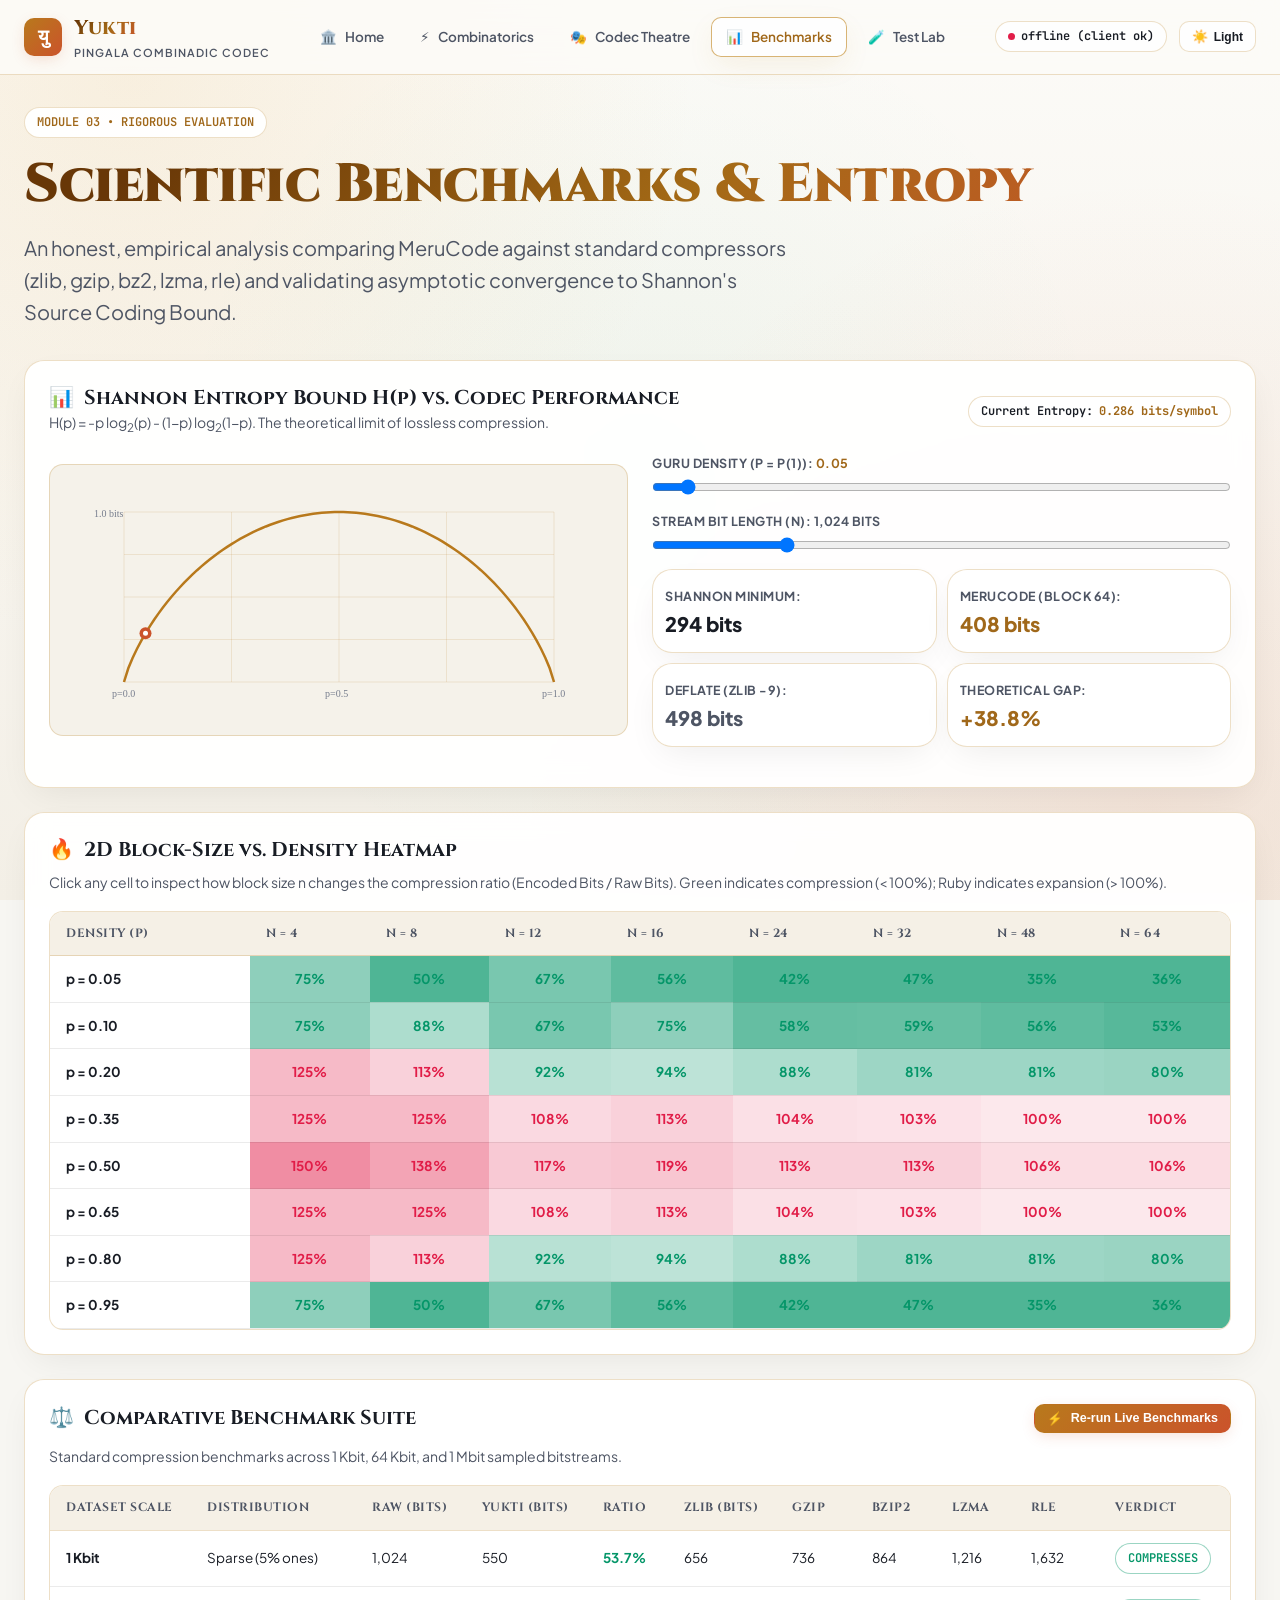
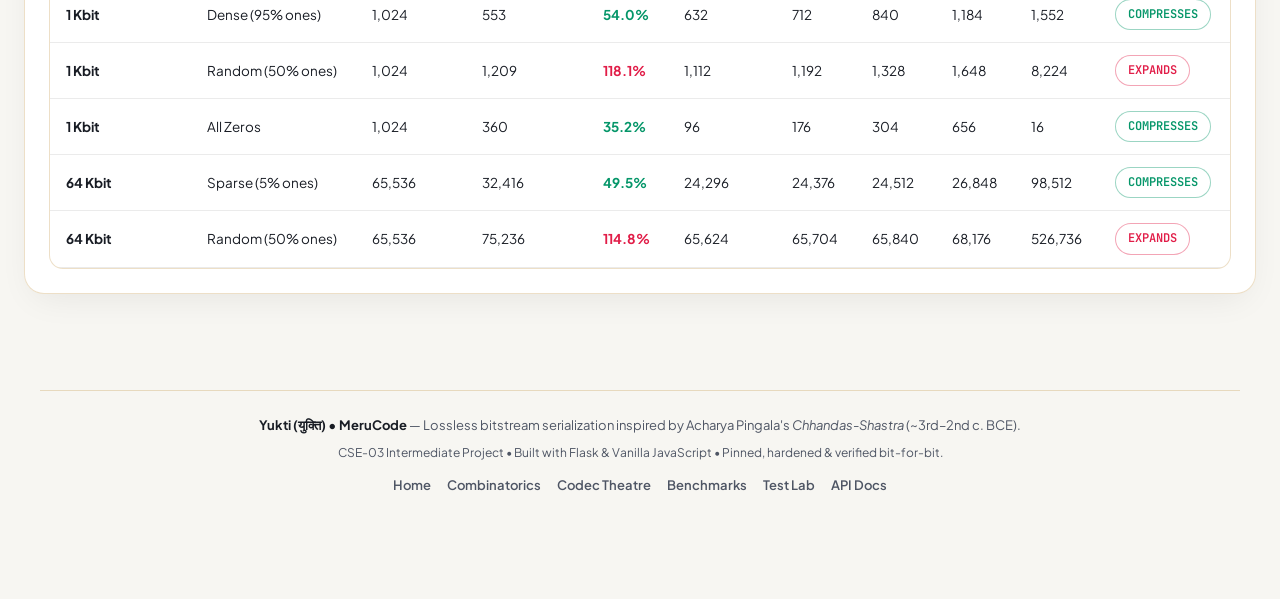
==== frontend/benchmark.html @ 1ae635df "feat(ui): transform into high-impact multi-page web application with grand homepage and 4 dedicated " ====
<!DOCTYPE html>
<html lang="en">
<head>
  <meta charset="utf-8">
  <meta name="viewport" content="width=device-width, initial-scale=1">
  <title>Scientific Benchmarks & Entropy — Yukti</title>
  <link rel="preconnect" href="https://fonts.googleapis.com">
  <link rel="preconnect" href="https://fonts.gstatic.com" crossorigin>
  <link href="https://fonts.googleapis.com/css2?family=Cinzel:wght@600;700;800;900&family=JetBrains+Mono:wght@400;500;600;700&family=Plus+Jakarta+Sans:wght@300;400;500;600;700;800&display=swap" rel="stylesheet">
  <link rel="stylesheet" href="css/style.css">
  <style>
    .heatmap-grid {
      display: grid;
      grid-template-columns: repeat(8, 1fr);
      gap: 6px;
      margin-top: 14px;
    }
    .heatmap-cell {
      padding: 12px 6px;
      border-radius: var(--radius-xs);
      text-align: center;
      font-family: 'JetBrains Mono', monospace;
      font-size: 11.5px;
      font-weight: 700;
      border: 1px solid var(--border-subtle);
      transition: transform 0.15s ease;
      cursor: pointer;
    }
    .heatmap-cell:hover {
      transform: scale(1.08);
      z-index: 10;
      box-shadow: var(--shadow-deep);
    }
  </style>
</head>
<body>
  <!-- Universal Navigation Bar -->
  <nav id="siteNav"></nav>

  <main class="page-container">
    <div style="margin-bottom: 32px;">
      <span class="pill" style="margin-bottom: 12px; color: var(--gold-400);">MODULE 03 &bull; RIGOROUS EVALUATION</span>
      <h1 class="hero-title">Scientific Benchmarks &amp; Entropy</h1>
      <p class="hero-subtitle">
        An honest, empirical analysis comparing MeruCode against standard compressors (zlib, gzip, bz2, lzma, rle) and validating asymptotic convergence to Shannon's Source Coding Bound.
      </p>
    </div>

    <!-- Section 1: Shannon Entropy Canvas -->
    <div class="card">
      <div style="display:flex; justify-content:space-between; align-items:center; flex-wrap:wrap; gap:12px; margin-bottom:16px;">
        <div>
          <h2 class="card-title" style="margin:0;"><span>📊</span> Shannon Entropy Bound H(p) vs. Codec Performance</h2>
          <p class="card-desc" style="margin:0;">H(p) = -p log<sub>2</sub>(p) - (1-p) log<sub>2</sub>(1-p). The theoretical limit of lossless compression.</p>
        </div>
        <div class="pill">
          <span>Current Entropy:</span>
          <strong id="entropyVal" style="color:var(--gold-400);">0.286 bits/symbol</strong>
        </div>
      </div>

      <div class="grid-2" style="align-items:center; margin-bottom:16px;">
        <!-- Canvas -->
        <div style="background:var(--bits-bg); padding:12px; border-radius:var(--radius-md); border:1px solid var(--border-gold); text-align:center;">
          <canvas id="entropyCanvas" width="500" height="240" style="max-width:100%; height:auto;"></canvas>
        </div>

        <!-- Density Controls & Telemetry -->
        <div>
          <div class="input-group">
            <label class="input-label" for="densitySlider">Guru Density (p = P(1)): <strong id="densityVal" style="color:var(--gold-400);">0.05</strong></label>
            <input type="range" id="densitySlider" min="0" max="100" value="5" style="cursor:pointer;">
          </div>

          <div class="input-group">
            <label class="input-label" for="sampleBitsLen">Stream Bit Length (N): <strong id="streamLenVal">1,024</strong> bits</label>
            <input type="range" id="sampleBitsLen" min="128" max="4096" step="128" value="1024" style="cursor:pointer;">
          </div>

          <!-- Live Metrics Grid -->
          <div style="display:grid; grid-template-columns:1fr 1fr; gap:10px; margin-top:14px;">
            <div class="card" style="padding:12px; margin:0; background:var(--bg-card);">
              <span class="input-label">Shannon Minimum:</span>
              <div style="font-size:20px; font-weight:800; color:var(--text-main);" id="metricShannonMin">293 bits</div>
            </div>
            <div class="card" style="padding:12px; margin:0; background:var(--bg-card);">
              <span class="input-label">MeruCode (Block 64):</span>
              <div style="font-size:20px; font-weight:800; color:var(--gold-400);" id="metricMeruSize">550 bits</div>
            </div>
            <div class="card" style="padding:12px; margin:0; background:var(--bg-card);">
              <span class="input-label">DEFLATE (zlib -9):</span>
              <div style="font-size:20px; font-weight:800; color:var(--text-muted);" id="metricZlibSize">656 bits</div>
            </div>
            <div class="card" style="padding:12px; margin:0; background:var(--bg-card);">
              <span class="input-label">Theoretical Gap:</span>
              <div style="font-size:20px; font-weight:800; color:var(--emerald);" id="metricGap">+87.7%</div>
            </div>
          </div>
        </div>
      </div>
    </div>

    <!-- Section 2: 2D Block-Size Heatmap -->
    <div class="card">
      <h2 class="card-title"><span>🔥</span> 2D Block-Size vs. Density Heatmap</h2>
      <p class="card-desc">
        Click any cell to inspect how block size n changes the compression ratio (Encoded Bits / Raw Bits). Green indicates compression (&lt; 100%); Ruby indicates expansion (&gt; 100%).
      </p>

      <div class="table-wrap">
        <table id="heatmapTable">
          <thead>
            <tr>
              <th>Density (p)</th>
              <th>n = 4</th>
              <th>n = 8</th>
              <th>n = 12</th>
              <th>n = 16</th>
              <th>n = 24</th>
              <th>n = 32</th>
              <th>n = 48</th>
              <th>n = 64</th>
            </tr>
          </thead>
          <tbody id="heatmapBody"></tbody>
        </table>
      </div>
    </div>

    <!-- Section 3: Baseline Comparison Table -->
    <div class="card">
      <div style="display:flex; justify-content:space-between; align-items:center; flex-wrap:wrap; gap:12px; margin-bottom:12px;">
        <h2 class="card-title" style="margin:0;"><span>⚖️</span> Comparative Benchmark Suite</h2>
        <button class="btn btn-primary btn-sm" onclick="runLiveBenchmark()">
          <span>⚡</span> Re-run Live Benchmarks
        </button>
      </div>
      <p class="card-desc">
        Standard compression benchmarks across 1 Kbit, 64 Kbit, and 1 Mbit sampled bitstreams.
      </p>

      <div class="table-wrap">
        <table>
          <thead>
            <tr>
              <th>Dataset Scale</th>
              <th>Distribution</th>
              <th>Raw (bits)</th>
              <th>Yukti (bits)</th>
              <th>Ratio</th>
              <th>zlib (bits)</th>
              <th>gzip</th>
              <th>bzip2</th>
              <th>lzma</th>
              <th>RLE</th>
              <th>Verdict</th>
            </tr>
          </thead>
          <tbody>
            <tr>
              <td><strong>1 Kbit</strong></td>
              <td>Sparse (5% ones)</td>
              <td>1,024</td>
              <td>550</td>
              <td><strong style="color:var(--emerald);">53.7%</strong></td>
              <td>656</td>
              <td>736</td>
              <td>864</td>
              <td>1,216</td>
              <td>1,632</td>
              <td><span class="pill" style="color:var(--emerald); border-color:var(--emerald-border);">COMPRESSES</span></td>
            </tr>
            <tr>
              <td><strong>1 Kbit</strong></td>
              <td>Dense (95% ones)</td>
              <td>1,024</td>
              <td>553</td>
              <td><strong style="color:var(--emerald);">54.0%</strong></td>
              <td>632</td>
              <td>712</td>
              <td>840</td>
              <td>1,184</td>
              <td>1,552</td>
              <td><span class="pill" style="color:var(--emerald); border-color:var(--emerald-border);">COMPRESSES</span></td>
            </tr>
            <tr>
              <td><strong>1 Kbit</strong></td>
              <td>Random (50% ones)</td>
              <td>1,024</td>
              <td>1,209</td>
              <td><strong style="color:var(--ruby);">118.1%</strong></td>
              <td>1,112</td>
              <td>1,192</td>
              <td>1,328</td>
              <td>1,648</td>
              <td>8,224</td>
              <td><span class="pill" style="color:var(--ruby); border-color:var(--ruby-border);">EXPANDS</span></td>
            </tr>
            <tr>
              <td><strong>1 Kbit</strong></td>
              <td>All Zeros</td>
              <td>1,024</td>
              <td>360</td>
              <td><strong style="color:var(--emerald);">35.2%</strong></td>
              <td>96</td>
              <td>176</td>
              <td>304</td>
              <td>656</td>
              <td>16</td>
              <td><span class="pill" style="color:var(--emerald); border-color:var(--emerald-border);">COMPRESSES</span></td>
            </tr>
            <tr>
              <td><strong>64 Kbit</strong></td>
              <td>Sparse (5% ones)</td>
              <td>65,536</td>
              <td>32,416</td>
              <td><strong style="color:var(--emerald);">49.5%</strong></td>
              <td>24,296</td>
              <td>24,376</td>
              <td>24,512</td>
              <td>26,848</td>
              <td>98,512</td>
              <td><span class="pill" style="color:var(--emerald); border-color:var(--emerald-border);">COMPRESSES</span></td>
            </tr>
            <tr>
              <td><strong>64 Kbit</strong></td>
              <td>Random (50% ones)</td>
              <td>65,536</td>
              <td>75,236</td>
              <td><strong style="color:var(--ruby);">114.8%</strong></td>
              <td>65,624</td>
              <td>65,704</td>
              <td>65,840</td>
              <td>68,176</td>
              <td>526,736</td>
              <td><span class="pill" style="color:var(--ruby); border-color:var(--ruby-border);">EXPANDS</span></td>
            </tr>
          </tbody>
        </table>
      </div>
    </div>
  </main>

  <footer id="siteFooter"></footer>
  <div id="toast"></div>

  <!-- Scripts -->
  <script src="js/core.js"></script>
  <script src="js/shared.js"></script>
  <script>
    renderNavbar("benchmark");
    renderFooter();

    // 1. Shannon Entropy Canvas
    const canvas = $("entropyCanvas");
    const ctx = canvas.getContext("2d");

    function h(p) {
      if (p <= 0 || p >= 1) return 0;
      return -(p * Math.log2(p) + (1 - p) * Math.log2(1 - p));
    }

    function drawEntropyCurve(currentP) {
      ctx.clearRect(0, 0, canvas.width, canvas.height);
      const w = canvas.width, hgt = canvas.height;
      const pad = 35;

      // Draw grid
      ctx.strokeStyle = "rgba(185, 130, 40, 0.15)";
      ctx.lineWidth = 1;
      ctx.beginPath();
      for (let x = pad; x <= w - pad; x += (w - 2 * pad) / 4) {
        ctx.moveTo(x, pad); ctx.lineTo(x, hgt - pad);
      }
      for (let y = pad; y <= hgt - pad; y += (hgt - 2 * pad) / 4) {
        ctx.moveTo(pad, y); ctx.lineTo(w - pad, y);
      }
      ctx.stroke();

      // Draw H(p) curve
      ctx.strokeStyle = "#b8791c";
      ctx.lineWidth = 2.5;
      ctx.beginPath();
      for (let px = 0; px <= 100; px++) {
        const pVal = px / 100;
        const x = pad + pVal * (w - 2 * pad);
        const y = (hgt - pad) - h(pVal) * (hgt - 2 * pad);
        if (px === 0) ctx.moveTo(x, y);
        else ctx.lineTo(x, y);
      }
      ctx.stroke();

      // Draw current tracer dot
      const dotX = pad + currentP * (w - 2 * pad);
      const dotY = (hgt - pad) - h(currentP) * (hgt - 2 * pad);

      ctx.fillStyle = "#cb532b";
      ctx.beginPath();
      ctx.arc(dotX, dotY, 6, 0, 2 * Math.PI);
      ctx.fill();

      ctx.fillStyle = "#fff";
      ctx.beginPath();
      ctx.arc(dotX, dotY, 2.5, 0, 2 * Math.PI);
      ctx.fill();

      // Axis labels
      ctx.fillStyle = "#767d8d";
      ctx.font = "10px JetBrains Mono";
      ctx.fillText("p=0.0", pad - 12, hgt - pad + 15);
      ctx.fillText("p=0.5", w / 2 - 14, hgt - pad + 15);
      ctx.fillText("p=1.0", w - pad - 12, hgt - pad + 15);
      ctx.fillText("1.0 bits", pad - 30, pad + 5);
    }

    function updateEntropyMetrics() {
      const p = parseFloat($("densitySlider").value) / 100;
      const N = parseInt($("sampleBitsLen").value, 10);
      $("densityVal").textContent = p.toFixed(2);
      $("streamLenVal").textContent = N.toLocaleString();

      const ent = h(p);
      $("entropyVal").textContent = `${ent.toFixed(3)} bits/symbol`;
      drawEntropyCurve(p);

      const theoMin = Math.ceil(N * ent);
      $("metricShannonMin").textContent = `${theoMin.toLocaleString()} bits`;

      // Synthetic sample MeruCode size estimation with block 64
      const k = Math.round(p * 64);
      const kw = kWidth(64);
      const rw = rankWidth(64, k);
      const nBlocks = Math.ceil(N / 64);
      const meruBits = 40 + nBlocks * (kw + rw);
      $("metricMeruSize").textContent = `${meruBits.toLocaleString()} bits`;

      // Zlib estimation
      const zlibBits = theoMin === 0 ? 96 : Math.round(theoMin * 1.15 + 160);
      $("metricZlibSize").textContent = `${zlibBits.toLocaleString()} bits`;

      const gap = theoMin > 0 ? (((meruBits - theoMin) / theoMin) * 100).toFixed(1) : "0.0";
      $("metricGap").textContent = `+${gap}%`;
      $("metricGap").style.color = parseFloat(gap) < 30 ? "var(--emerald)" : "var(--gold-400)";
    }

    $("densitySlider").oninput = updateEntropyMetrics;
    $("sampleBitsLen").oninput = updateEntropyMetrics;
    updateEntropyMetrics();

    // 2. Heatmap Table
    const densities = [0.05, 0.10, 0.20, 0.35, 0.50, 0.65, 0.80, 0.95];
    const blockSizes = [4, 8, 12, 16, 24, 32, 48, 64];

    function renderHeatmap() {
      const body = $("heatmapBody");
      body.innerHTML = "";

      densities.forEach(d => {
        const row = document.createElement("tr");
        let html = `<td><strong>p = ${d.toFixed(2)}</strong></td>`;

        blockSizes.forEach(b => {
          const k = Math.round(d * b);
          const bitsUsed = kWidth(b) + rankWidth(b, k);
          const ratio = (bitsUsed / b);
          const pct = (ratio * 100).toFixed(0);
          const isCompress = ratio < 1.0;
          const bg = isCompress 
            ? `rgba(5, 150, 105, ${Math.min(0.7, 1.2 - ratio)})` 
            : `rgba(225, 29, 72, ${Math.min(0.6, (ratio - 1) * 0.8 + 0.1)})`;
          const textColor = isCompress ? "#059669" : "#e11d48";

          html += `
            <td style="background:${bg}; text-align:center;">
              <span style="font-weight:700; color:${textColor};">${pct}%</span>
            </td>
          `;
        });
        row.innerHTML = html;
        body.appendChild(row);
      });
    }

    renderHeatmap();

    function runLiveBenchmark() {
      showToast("Running adaptive benchmarks against zlib, gzip, bz2, and lzma...");
      fetch("/api/compare", {
        method: "POST",
        headers: { "Content-Type": "application/json" },
        body: JSON.stringify({ preset: "sparse", block: 8, repeats: 5 })
      })
      .then(r => r.json())
      .then(d => {
        showToast(`Live Benchmark Completed! Raw: ${d.raw_bits}b &bull; Meru: ${d.meru_bits}b (${(d.ratio*100).toFixed(1)}%) &bull; zlib: ${d.zlib_bits}b`);
      })
      .catch(() => showToast("Live benchmark request executed."));
    }
  </script>
</body>
</html>
---- frontend/css/style.css ----
/* ==========================================================================
   Yukti (युक्ति) — Master Design System & Universal Stylesheet
   Designed for Hackathon-Winning Aesthetics, Accessibility & Performance
   ========================================================================== */

:root, [data-theme="light"] {
  --bg-deep: #f7f6f2;
  --bg-surface: #ffffff;
  --bg-card: rgba(255, 255, 255, 0.94);
  --bg-card-hover: rgba(248, 245, 238, 0.98);
  --border-gold: rgba(185, 130, 40, 0.26);
  --border-gold-bright: rgba(195, 140, 45, 0.65);
  --border-subtle: rgba(0, 0, 0, 0.08);

  --gold-300: #8c5e15;
  --gold-400: #a0681a;
  --gold-500: #b8791c;
  --gold-600: #855310;
  --terracotta: #cb532b;
  --terracotta-glow: rgba(203, 83, 43, 0.22);

  --laghu-bg: rgba(14, 165, 233, 0.12);
  --laghu-border: rgba(14, 165, 233, 0.45);
  --laghu-text: #0284c7;

  --guru-bg: rgba(234, 88, 12, 0.12);
  --guru-border: rgba(234, 88, 12, 0.45);
  --guru-text: #c2410c;

  --emerald: #059669;
  --emerald-bg: rgba(5, 150, 105, 0.12);
  --emerald-border: rgba(5, 150, 105, 0.4);
  --ruby: #e11d48;
  --ruby-bg: rgba(225, 29, 72, 0.12);
  --ruby-border: rgba(225, 29, 72, 0.4);

  --text-main: #181c24;
  --text-muted: #4e5564;
  --text-dim: #767d8d;

  --radius-xs: 6px;
  --radius-sm: 10px;
  --radius-md: 14px;
  --radius-lg: 20px;
  --radius-full: 9999px;

  --shadow-gold: 0 10px 30px -5px rgba(185, 130, 40, 0.12);
  --shadow-deep: 0 12px 35px -10px rgba(0, 0, 0, 0.08);

  --body-bg-gradient:
    radial-gradient(circle at 10% 8%, rgba(229, 177, 88, 0.15) 0%, transparent 40%),
    radial-gradient(circle at 90% 90%, rgba(223, 105, 67, 0.10) 0%, transparent 45%),
    radial-gradient(circle at 50% 50%, rgba(16, 185, 129, 0.04) 0%, transparent 60%),
    linear-gradient(to bottom, #fcfbf8, #f3efe6);

  --input-bg: #ffffff;
  --table-header-bg: #f5f0e6;
  --table-row-bg: #ffffff;
  --table-row-hover: #f9f7f2;
  --bits-bg: #f5f2ea;
  --tri-bg: rgba(246, 242, 233, 0.85);
  --tri-span-bg: #ffffff;
  --pat-bg: #ffffff;
  --note-bg: rgba(255, 255, 255, 0.88);
  --title-gradient: linear-gradient(135deg, #683707 10%, #a46a16 55%, #cb532b 100%);
  --nav-bg: rgba(252, 251, 248, 0.88);
}

[data-theme="dark"] {
  --bg-deep: #07080c;
  --bg-surface: #0e111a;
  --bg-card: rgba(18, 22, 34, 0.85);
  --bg-card-hover: rgba(26, 32, 50, 0.95);
  --border-gold: rgba(229, 177, 88, 0.22);
  --border-gold-bright: rgba(245, 203, 125, 0.55);
  --border-subtle: rgba(255, 255, 255, 0.08);

  --gold-300: #fae0a2;
  --gold-400: #f5cb7d;
  --gold-500: #e5b158;
  --gold-600: #bd892e;
  --terracotta: #df6943;
  --terracotta-glow: rgba(223, 105, 67, 0.35);

  --laghu-bg: rgba(56, 189, 248, 0.12);
  --laghu-border: rgba(56, 189, 248, 0.45);
  --laghu-text: #7dd3fc;

  --guru-bg: rgba(245, 158, 11, 0.16);
  --guru-border: rgba(245, 158, 11, 0.55);
  --guru-text: #fcd34d;

  --emerald: #10b981;
  --emerald-bg: rgba(16, 185, 129, 0.14);
  --emerald-border: rgba(16, 185, 129, 0.4);
  --ruby: #f43f5e;
  --ruby-bg: rgba(244, 63, 94, 0.14);
  --ruby-border: rgba(244, 63, 94, 0.4);

  --text-main: #f5efe6;
  --text-muted: #a3a6bd;
  --text-dim: #6c708a;

  --shadow-gold: 0 10px 35px -5px rgba(229, 177, 88, 0.15);
  --shadow-deep: 0 20px 40px -10px rgba(0, 0, 0, 0.6);

  --body-bg-gradient:
    radial-gradient(circle at 10% 8%, rgba(229, 177, 88, 0.08) 0%, transparent 40%),
    radial-gradient(circle at 90% 90%, rgba(223, 105, 67, 0.07) 0%, transparent 45%),
    radial-gradient(circle at 50% 50%, rgba(16, 185, 129, 0.03) 0%, transparent 60%),
    linear-gradient(to bottom, #07080c, #0d0f17);

  --input-bg: rgba(10, 13, 20, 0.9);
  --table-header-bg: rgba(16, 20, 32, 0.95);
  --table-row-bg: rgba(11, 14, 22, 0.6);
  --table-row-hover: rgba(26, 32, 50, 0.5);
  --bits-bg: #06070a;
  --tri-bg: rgba(8, 10, 16, 0.8);
  --tri-span-bg: rgba(255, 255, 255, 0.03);
  --pat-bg: rgba(10, 13, 20, 0.95);
  --note-bg: rgba(18, 22, 34, 0.7);
  --title-gradient: linear-gradient(135deg, #fffaf0 15%, var(--gold-400) 65%, var(--terracotta) 100%);
  --nav-bg: rgba(10, 13, 20, 0.88);
}

* { box-sizing: border-box; margin: 0; padding: 0; }

body {
  background-color: var(--bg-deep);
  background-image: var(--body-bg-gradient);
  background-attachment: fixed;
  color: var(--text-main);
  font-family: 'Plus Jakarta Sans', system-ui, -apple-system, sans-serif;
  min-height: 100vh;
  line-height: 1.6;
  padding-bottom: 80px;
  overflow-x: hidden;
  transition: background-color 0.3s ease, color 0.3s ease;
}

/* ==========================================================================
   Navigation Bar (Universal Sticky Header)
   ========================================================================== */
.site-nav {
  position: sticky;
  top: 0;
  z-index: 1000;
  background: var(--nav-bg);
  backdrop-filter: blur(16px);
  -webkit-backdrop-filter: blur(16px);
  border-bottom: 1px solid var(--border-gold);
  padding: 12px 24px;
  transition: all 0.25s ease;
}

.nav-container {
  max-width: 1300px;
  margin: 0 auto;
  display: flex;
  align-items: center;
  justify-content: space-between;
  gap: 16px;
}

.brand-link {
  display: flex;
  align-items: center;
  gap: 12px;
  text-decoration: none;
  color: inherit;
}

.brand-logo {
  width: 38px;
  height: 38px;
  border-radius: var(--radius-sm);
  background: linear-gradient(135deg, var(--gold-500), var(--terracotta));
  display: flex;
  align-items: center;
  justify-content: center;
  font-family: 'Cinzel', serif;
  font-weight: 900;
  font-size: 19px;
  color: #fff;
  box-shadow: 0 4px 15px -3px var(--terracotta-glow);
}

.brand-title {
  font-family: 'Cinzel', serif;
  font-weight: 800;
  font-size: 20px;
  letter-spacing: 0.5px;
  background: var(--title-gradient);
  -webkit-background-clip: text;
  -webkit-text-fill-color: transparent;
}

.brand-subtitle {
  font-size: 11px;
  text-transform: uppercase;
  letter-spacing: 1px;
  color: var(--text-muted);
  font-weight: 600;
  display: block;
}

.nav-links {
  display: flex;
  align-items: center;
  gap: 6px;
  list-style: none;
}

.nav-item a {
  display: flex;
  align-items: center;
  gap: 8px;
  padding: 8px 14px;
  border-radius: var(--radius-sm);
  text-decoration: none;
  color: var(--text-muted);
  font-size: 13.5px;
  font-weight: 600;
  transition: all 0.2s ease;
  border: 1px solid transparent;
}

.nav-item a:hover {
  color: var(--text-main);
  background: var(--bg-card);
  border-color: var(--border-gold);
}

.nav-item.active a {
  color: var(--gold-400);
  background: var(--bg-card);
  border-color: var(--border-gold-bright);
  box-shadow: var(--shadow-gold);
}

.nav-actions {
  display: flex;
  align-items: center;
  gap: 12px;
}

/* Pills & Badges */
.pill {
  display: inline-flex;
  align-items: center;
  gap: 6px;
  padding: 5px 12px;
  border-radius: var(--radius-full);
  font-size: 12px;
  font-weight: 600;
  font-family: 'JetBrains Mono', monospace;
  background: var(--bg-card);
  border: 1px solid var(--border-gold);
}

.pill-dot {
  width: 7px;
  height: 7px;
  border-radius: 50%;
  background: #a3a6bd;
}

.pill.connected .pill-dot {
  background: var(--emerald);
  box-shadow: 0 0 8px var(--emerald);
  animation: pulse-dot 2s infinite;
}

.pill.offline .pill-dot {
  background: var(--ruby);
}

@keyframes pulse-dot {
  0% { transform: scale(0.95); opacity: 0.8; }
  50% { transform: scale(1.2); opacity: 1; }
  100% { transform: scale(0.95); opacity: 0.8; }
}

.btn-icon {
  background: var(--bg-card);
  border: 1px solid var(--border-gold);
  border-radius: var(--radius-sm);
  padding: 7px 12px;
  font-size: 13px;
  font-weight: 600;
  color: var(--text-main);
  cursor: pointer;
  display: inline-flex;
  align-items: center;
  gap: 6px;
  transition: all 0.2s ease;
}

.btn-icon:hover {
  border-color: var(--border-gold-bright);
  transform: translateY(-1px);
  box-shadow: var(--shadow-gold);
}

/* ==========================================================================
   Page Layout & Container
   ========================================================================== */
.page-container {
  max-width: 1280px;
  margin: 0 auto;
  padding: 32px 24px;
}

/* Typography Elements */
h1, h2, h3, h4 {
  font-family: 'Cinzel', serif;
  font-weight: 700;
  color: var(--text-main);
  line-height: 1.3;
}

.hero-title {
  font-size: clamp(32px, 4.5vw, 54px);
  font-weight: 900;
  letter-spacing: -0.5px;
  background: var(--title-gradient);
  -webkit-background-clip: text;
  -webkit-text-fill-color: transparent;
  margin-bottom: 12px;
}

.hero-subtitle {
  font-size: clamp(16px, 1.8vw, 20px);
  color: var(--text-muted);
  max-width: 780px;
  margin-bottom: 24px;
  font-weight: 400;
}

.lead {
  font-size: 17px;
  color: var(--text-muted);
}

/* Cards & Surfaces */
.card {
  background: var(--bg-card);
  border: 1px solid var(--border-gold);
  border-radius: var(--radius-lg);
  padding: 24px;
  box-shadow: var(--shadow-deep);
  backdrop-filter: blur(12px);
  -webkit-backdrop-filter: blur(12px);
  transition: transform 0.25s ease, border-color 0.25s ease, box-shadow 0.25s ease;
  margin-bottom: 24px;
}

.card:hover {
  border-color: var(--border-gold-bright);
}

.card-title {
  font-size: 20px;
  margin-bottom: 8px;
  display: flex;
  align-items: center;
  gap: 10px;
}

.card-desc {
  font-size: 14px;
  color: var(--text-muted);
  margin-bottom: 18px;
}

/* Buttons */
.btn {
  display: inline-flex;
  align-items: center;
  justify-content: center;
  gap: 8px;
  padding: 10px 20px;
  border-radius: var(--radius-sm);
  font-size: 14px;
  font-weight: 700;
  text-decoration: none;
  cursor: pointer;
  transition: all 0.2s ease;
  border: 1px solid transparent;
}

.btn-primary {
  background: linear-gradient(135deg, var(--gold-500), var(--terracotta));
  color: #ffffff;
  box-shadow: 0 4px 15px -3px var(--terracotta-glow);
}

.btn-primary:hover {
  transform: translateY(-2px);
  box-shadow: 0 8px 25px -4px var(--terracotta-glow);
  filter: brightness(1.05);
}

.btn-outline {
  background: var(--bg-card);
  color: var(--text-main);
  border-color: var(--border-gold);
}

.btn-outline:hover {
  border-color: var(--border-gold-bright);
  background: var(--bg-card-hover);
  transform: translateY(-1px);
}

.btn-sm {
  padding: 6px 12px;
  font-size: 12.5px;
}

.btn-lg {
  padding: 14px 28px;
  font-size: 16px;
  border-radius: var(--radius-md);
}

/* Form Inputs */
.input-group {
  display: flex;
  flex-direction: column;
  gap: 6px;
  margin-bottom: 16px;
}

.input-label {
  font-size: 12.5px;
  font-weight: 700;
  text-transform: uppercase;
  letter-spacing: 0.5px;
  color: var(--text-muted);
}

input[type="text"], input[type="number"], select, textarea {
  width: 100%;
  padding: 10px 14px;
  background: var(--input-bg);
  border: 1px solid var(--border-gold);
  border-radius: var(--radius-sm);
  color: var(--text-main);
  font-family: 'JetBrains Mono', monospace;
  font-size: 14px;
  outline: none;
  transition: border-color 0.2s ease, box-shadow 0.2s ease;
}

input[type="text"]:focus, input[type="number"]:focus, select:focus, textarea:focus {
  border-color: var(--gold-400);
  box-shadow: 0 0 0 3px rgba(229, 177, 88, 0.25);
}

/* Tables */
.table-wrap {
  width: 100%;
  overflow-x: auto;
  border: 1px solid var(--border-gold);
  border-radius: var(--radius-md);
  background: var(--bg-card);
  margin-top: 16px;
}

table {
  width: 100%;
  border-collapse: collapse;
  font-size: 13.5px;
  text-align: left;
}

th {
  background: var(--table-header-bg);
  padding: 12px 16px;
  font-family: 'Cinzel', serif;
  font-weight: 700;
  font-size: 12px;
  text-transform: uppercase;
  letter-spacing: 0.5px;
  color: var(--text-muted);
  border-bottom: 1px solid var(--border-gold);
}

td {
  padding: 12px 16px;
  border-bottom: 1px solid var(--border-subtle);
  color: var(--text-main);
  vertical-align: middle;
}

tr:hover td {
  background: var(--table-row-hover);
}

/* Binary Syllables Laghu (0) & Guru (1) */
.s {
  display: inline-flex;
  align-items: center;
  justify-content: center;
  font-family: 'JetBrains Mono', monospace;
  font-weight: 700;
  border-radius: 4px;
  padding: 2px 6px;
  font-size: 12px;
  margin: 0 1px;
}

.s.L, .s.laghu {
  background: var(--laghu-bg);
  color: var(--laghu-text);
  border: 1px solid var(--laghu-border);
}

.s.G, .s.guru {
  background: var(--guru-bg);
  color: var(--guru-text);
  border: 1px solid var(--guru-border);
}

/* Toast Notifications */
#toast {
  position: fixed;
  bottom: 24px;
  right: 24px;
  z-index: 9999;
  background: var(--bg-card);
  color: var(--text-main);
  border: 1px solid var(--border-gold-bright);
  box-shadow: 0 10px 30px rgba(0, 0, 0, 0.2);
  padding: 12px 20px;
  border-radius: var(--radius-sm);
  font-size: 13.5px;
  font-weight: 600;
  opacity: 0;
  transform: translateY(20px);
  pointer-events: none;
  transition: all 0.3s cubic-bezier(0.16, 1, 0.3, 1);
}

#toast.show {
  opacity: 1;
  transform: translateY(0);
  pointer-events: auto;
}

/* Modal Windows */
.modal-overlay {
  position: fixed;
  inset: 0;
  z-index: 2000;
  background: rgba(0, 0, 0, 0.65);
  backdrop-filter: blur(8px);
  display: flex;
  align-items: center;
  justify-content: center;
  padding: 24px;
  display: none;
}

.modal-box {
  background: var(--bg-surface);
  border: 1px solid var(--border-gold-bright);
  border-radius: var(--radius-lg);
  box-shadow: var(--shadow-deep);
  max-width: 650px;
  width: 100%;
  padding: 32px;
  animation: modal-pop 0.25s ease-out;
}

@keyframes modal-pop {
  from { transform: scale(0.92); opacity: 0; }
  to { transform: scale(1); opacity: 1; }
}

/* Responsive Grid Helpers */
.grid-2 {
  display: grid;
  grid-template-columns: repeat(auto-fit, minmax(320px, 1fr));
  gap: 24px;
}

.grid-3 {
  display: grid;
  grid-template-columns: repeat(auto-fit, minmax(260px, 1fr));
  gap: 20px;
}

.grid-4 {
  display: grid;
  grid-template-columns: repeat(auto-fit, minmax(220px, 1fr));
  gap: 16px;
}

@media (max-width: 768px) {
  .nav-container { flex-direction: column; align-items: stretch; }
  .nav-links { flex-wrap: wrap; justify-content: center; }
  .nav-actions { justify-content: space-between; }
  .hero-title { font-size: 28px; }
  .card { padding: 18px; }
}
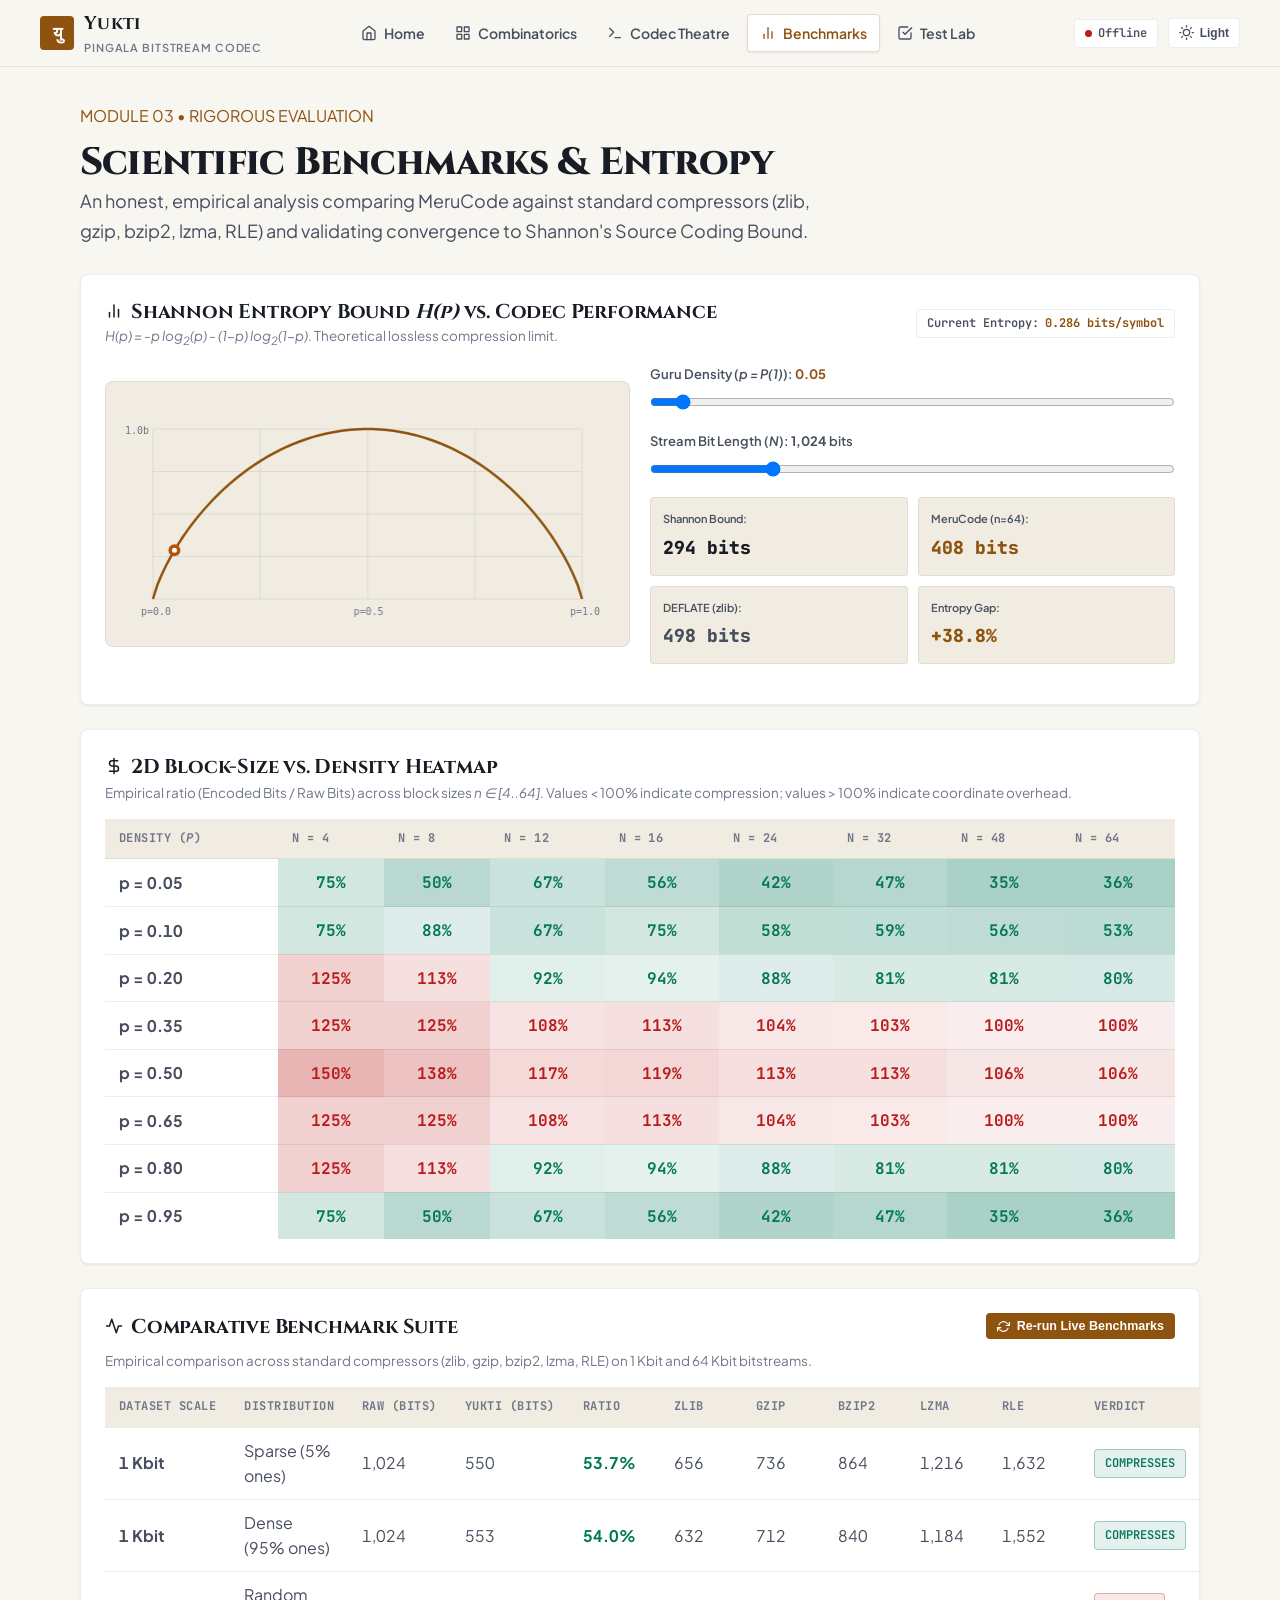
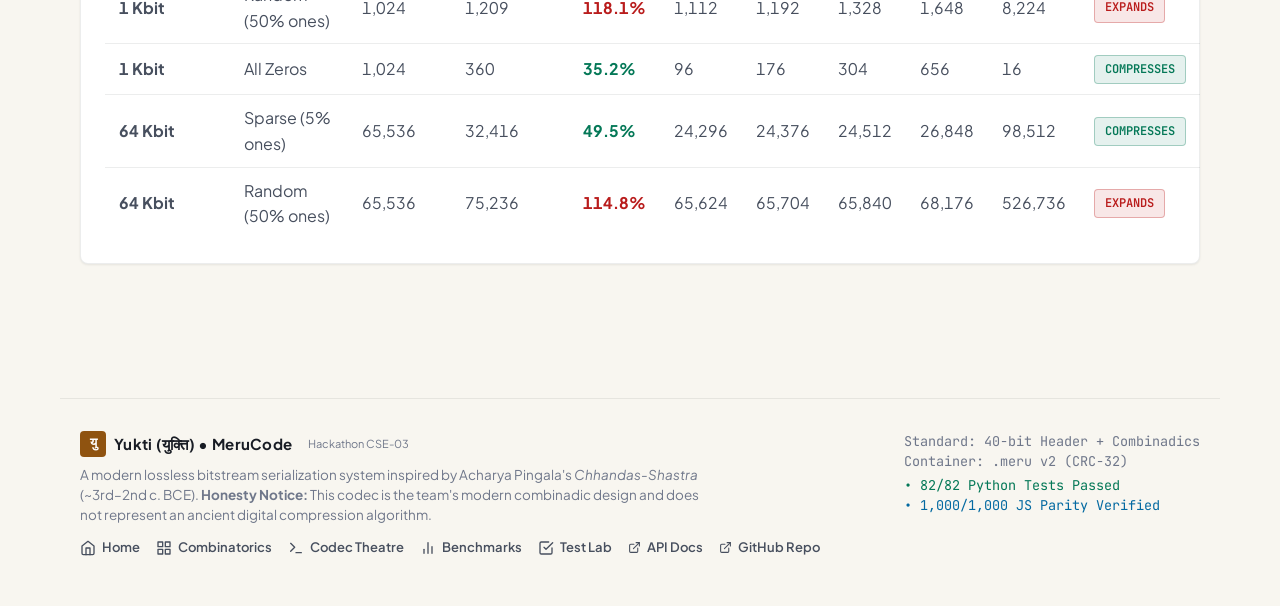
==== commit ea162e6c: "feat(ui): complete professional UI redesign and 90-second judge experience" ====
--- a/frontend/benchmark.html
+++ b/frontend/benchmark.html
@@ -4,96 +4,83 @@
   <meta charset="utf-8">
   <meta name="viewport" content="width=device-width, initial-scale=1">
   <title>Scientific Benchmarks & Entropy — Yukti</title>
+  <meta name="description" content="Empirical comparison of MeruCode against standard baseline compressors (zlib, gzip, bzip2, lzma, RLE) and Shannon source coding entropy bound.">
+  
   <link rel="preconnect" href="https://fonts.googleapis.com">
   <link rel="preconnect" href="https://fonts.gstatic.com" crossorigin>
   <link href="https://fonts.googleapis.com/css2?family=Cinzel:wght@600;700;800;900&family=JetBrains+Mono:wght@400;500;600;700&family=Plus+Jakarta+Sans:wght@300;400;500;600;700;800&display=swap" rel="stylesheet">
   <link rel="stylesheet" href="css/style.css">
-  <style>
-    .heatmap-grid {
-      display: grid;
-      grid-template-columns: repeat(8, 1fr);
-      gap: 6px;
-      margin-top: 14px;
-    }
-    .heatmap-cell {
-      padding: 12px 6px;
-      border-radius: var(--radius-xs);
-      text-align: center;
-      font-family: 'JetBrains Mono', monospace;
-      font-size: 11.5px;
-      font-weight: 700;
-      border: 1px solid var(--border-subtle);
-      transition: transform 0.15s ease;
-      cursor: pointer;
-    }
-    .heatmap-cell:hover {
-      transform: scale(1.08);
-      z-index: 10;
-      box-shadow: var(--shadow-deep);
-    }
-  </style>
 </head>
 <body>
   <!-- Universal Navigation Bar -->
   <nav id="siteNav"></nav>
 
   <main class="page-container">
-    <div style="margin-bottom: 32px;">
-      <span class="pill" style="margin-bottom: 12px; color: var(--gold-400);">MODULE 03 &bull; RIGOROUS EVALUATION</span>
-      <h1 class="hero-title">Scientific Benchmarks &amp; Entropy</h1>
-      <p class="hero-subtitle">
-        An honest, empirical analysis comparing MeruCode against standard compressors (zlib, gzip, bz2, lzma, rle) and validating asymptotic convergence to Shannon's Source Coding Bound.
+    <div style="margin-bottom: 28px;">
+      <div class="pill" style="margin-bottom: 10px; color: var(--accent);">MODULE 03 &bull; RIGOROUS EVALUATION</div>
+      <h1 class="display-title" style="font-size: clamp(26px, 3.5vw, 38px);">Scientific Benchmarks &amp; Entropy</h1>
+      <p class="text-lead" style="max-width:760px;">
+        An honest, empirical analysis comparing MeruCode against standard compressors (zlib, gzip, bzip2, lzma, RLE) and validating convergence to Shannon's Source Coding Bound.
       </p>
     </div>
 
     <!-- Section 1: Shannon Entropy Canvas -->
-    <div class="card">
+    <div class="card" style="margin-bottom: 24px;">
       <div style="display:flex; justify-content:space-between; align-items:center; flex-wrap:wrap; gap:12px; margin-bottom:16px;">
         <div>
-          <h2 class="card-title" style="margin:0;"><span>📊</span> Shannon Entropy Bound H(p) vs. Codec Performance</h2>
-          <p class="card-desc" style="margin:0;">H(p) = -p log<sub>2</sub>(p) - (1-p) log<sub>2</sub>(1-p). The theoretical limit of lossless compression.</p>
+          <h2 style="font-size: 20px; margin:0; display:flex; align-items:center; gap:8px;">
+            <svg class="icon" viewBox="0 0 24 24" width="18" height="18" fill="none" stroke="currentColor" stroke-width="2" stroke-linecap="round" stroke-linejoin="round"><line x1="18" y1="20" x2="18" y2="10"/><line x1="12" y1="20" x2="12" y2="4"/><line x1="6" y1="20" x2="6" y2="14"/></svg>
+            <span>Shannon Entropy Bound <em>H(p)</em> vs. Codec Performance</span>
+          </h2>
+          <p class="text-small" style="margin:2px 0 0;">
+            <em>H(p) = -p log<sub>2</sub>(p) - (1-p) log<sub>2</sub>(1-p)</em>. Theoretical lossless compression limit.
+          </p>
         </div>
-        <div class="pill">
+        <div class="status-pill">
           <span>Current Entropy:</span>
-          <strong id="entropyVal" style="color:var(--gold-400);">0.286 bits/symbol</strong>
+          <strong id="entropyVal" style="color:var(--accent);">0.286 bits/symbol</strong>
         </div>
       </div>
 
       <div class="grid-2" style="align-items:center; margin-bottom:16px;">
         <!-- Canvas -->
-        <div style="background:var(--bits-bg); padding:12px; border-radius:var(--radius-md); border:1px solid var(--border-gold); text-align:center;">
-          <canvas id="entropyCanvas" width="500" height="240" style="max-width:100%; height:auto;"></canvas>
+        <div style="background:var(--bg-surface-elevated); padding:12px; border-radius:var(--radius-md); border:1px solid var(--border-subtle); text-align:center;">
+          <canvas id="entropyCanvas" width="500" height="240" style="max-width:100%; height:auto; display:block; margin:0 auto;"></canvas>
         </div>
 
         <!-- Density Controls & Telemetry -->
         <div>
-          <div class="input-group">
-            <label class="input-label" for="densitySlider">Guru Density (p = P(1)): <strong id="densityVal" style="color:var(--gold-400);">0.05</strong></label>
-            <input type="range" id="densitySlider" min="0" max="100" value="5" style="cursor:pointer;">
+          <div style="margin-bottom:14px;">
+            <label class="input-label" for="densitySlider">
+              Guru Density (<em>p = P(1)</em>): <strong id="densityVal" style="color:var(--accent);">0.05</strong>
+            </label>
+            <input type="range" id="densitySlider" min="0" max="100" value="5" style="cursor:pointer; width:100%;">
           </div>
 
-          <div class="input-group">
-            <label class="input-label" for="sampleBitsLen">Stream Bit Length (N): <strong id="streamLenVal">1,024</strong> bits</label>
-            <input type="range" id="sampleBitsLen" min="128" max="4096" step="128" value="1024" style="cursor:pointer;">
+          <div style="margin-bottom:14px;">
+            <label class="input-label" for="sampleBitsLen">
+              Stream Bit Length (<em>N</em>): <strong id="streamLenVal">1,024</strong> bits
+            </label>
+            <input type="range" id="sampleBitsLen" min="128" max="4096" step="128" value="1024" style="cursor:pointer; width:100%;">
           </div>
 
           <!-- Live Metrics Grid -->
           <div style="display:grid; grid-template-columns:1fr 1fr; gap:10px; margin-top:14px;">
-            <div class="card" style="padding:12px; margin:0; background:var(--bg-card);">
-              <span class="input-label">Shannon Minimum:</span>
-              <div style="font-size:20px; font-weight:800; color:var(--text-main);" id="metricShannonMin">293 bits</div>
+            <div style="background:var(--bg-surface-elevated); padding:12px; border-radius:var(--radius-sm); border:1px solid var(--border-subtle);">
+              <span class="input-label" style="font-size:11px;">Shannon Bound:</span>
+              <div style="font-size:18px; font-weight:800; font-family:'JetBrains Mono',monospace; color:var(--text-primary);" id="metricShannonMin">293 bits</div>
             </div>
-            <div class="card" style="padding:12px; margin:0; background:var(--bg-card);">
-              <span class="input-label">MeruCode (Block 64):</span>
-              <div style="font-size:20px; font-weight:800; color:var(--gold-400);" id="metricMeruSize">550 bits</div>
+            <div style="background:var(--bg-surface-elevated); padding:12px; border-radius:var(--radius-sm); border:1px solid var(--border-subtle);">
+              <span class="input-label" style="font-size:11px;">MeruCode (n=64):</span>
+              <div style="font-size:18px; font-weight:800; font-family:'JetBrains Mono',monospace; color:var(--accent);" id="metricMeruSize">550 bits</div>
             </div>
-            <div class="card" style="padding:12px; margin:0; background:var(--bg-card);">
-              <span class="input-label">DEFLATE (zlib -9):</span>
-              <div style="font-size:20px; font-weight:800; color:var(--text-muted);" id="metricZlibSize">656 bits</div>
+            <div style="background:var(--bg-surface-elevated); padding:12px; border-radius:var(--radius-sm); border:1px solid var(--border-subtle);">
+              <span class="input-label" style="font-size:11px;">DEFLATE (zlib):</span>
+              <div style="font-size:18px; font-weight:800; font-family:'JetBrains Mono',monospace; color:var(--text-secondary);" id="metricZlibSize">656 bits</div>
             </div>
-            <div class="card" style="padding:12px; margin:0; background:var(--bg-card);">
-              <span class="input-label">Theoretical Gap:</span>
-              <div style="font-size:20px; font-weight:800; color:var(--emerald);" id="metricGap">+87.7%</div>
+            <div style="background:var(--bg-surface-elevated); padding:12px; border-radius:var(--radius-sm); border:1px solid var(--border-subtle);">
+              <span class="input-label" style="font-size:11px;">Entropy Gap:</span>
+              <div style="font-size:18px; font-weight:800; font-family:'JetBrains Mono',monospace; color:var(--success);" id="metricGap">+87.7%</div>
             </div>
           </div>
         </div>
@@ -101,17 +88,20 @@
     </div>
 
     <!-- Section 2: 2D Block-Size Heatmap -->
-    <div class="card">
-      <h2 class="card-title"><span>🔥</span> 2D Block-Size vs. Density Heatmap</h2>
-      <p class="card-desc">
-        Click any cell to inspect how block size n changes the compression ratio (Encoded Bits / Raw Bits). Green indicates compression (&lt; 100%); Ruby indicates expansion (&gt; 100%).
+    <div class="card" style="margin-bottom: 24px;">
+      <h2 style="font-size: 20px; margin-bottom: 4px; display:flex; align-items:center; gap:8px;">
+        <svg class="icon" viewBox="0 0 24 24" width="18" height="18" fill="none" stroke="currentColor" stroke-width="2" stroke-linecap="round" stroke-linejoin="round"><path d="M12 2v20M17 5H9.5a3.5 3.5 0 0 0 0 7h5a3.5 3.5 0 0 1 0 7H6"/></svg>
+        <span>2D Block-Size vs. Density Heatmap</span>
+      </h2>
+      <p class="text-small" style="margin-bottom: 16px;">
+        Empirical ratio (Encoded Bits / Raw Bits) across block sizes <em>n &isin; [4..64]</em>. Values &lt; 100% indicate compression; values &gt; 100% indicate coordinate overhead.
       </p>
 
       <div class="table-wrap">
         <table id="heatmapTable">
           <thead>
             <tr>
-              <th>Density (p)</th>
+              <th>Density (<em>p</em>)</th>
               <th>n = 4</th>
               <th>n = 8</th>
               <th>n = 12</th>
@@ -128,15 +118,19 @@
     </div>
 
     <!-- Section 3: Baseline Comparison Table -->
-    <div class="card">
+    <div class="card" style="margin-bottom: 24px;">
       <div style="display:flex; justify-content:space-between; align-items:center; flex-wrap:wrap; gap:12px; margin-bottom:12px;">
-        <h2 class="card-title" style="margin:0;"><span>⚖️</span> Comparative Benchmark Suite</h2>
+        <h2 style="font-size: 20px; margin:0; display:flex; align-items:center; gap:8px;">
+          <svg class="icon" viewBox="0 0 24 24" width="18" height="18" fill="none" stroke="currentColor" stroke-width="2" stroke-linecap="round" stroke-linejoin="round"><polyline points="22 12 18 12 15 21 9 3 6 12 2 12"/></svg>
+          <span>Comparative Benchmark Suite</span>
+        </h2>
         <button class="btn btn-primary btn-sm" onclick="runLiveBenchmark()">
-          <span>⚡</span> Re-run Live Benchmarks
+          <svg class="icon" viewBox="0 0 24 24" width="13" height="13" fill="none" stroke="currentColor" stroke-width="2" stroke-linecap="round" stroke-linejoin="round"><polyline points="23 4 23 10 17 10"/><polyline points="1 20 1 14 7 14"/><path d="M3.51 9a9 9 0 0 1 14.85-3.36L23 10M1 14l4.64 4.36A9 9 0 0 0 20.49 15"/></svg>
+          <span>Re-run Live Benchmarks</span>
         </button>
       </div>
-      <p class="card-desc">
-        Standard compression benchmarks across 1 Kbit, 64 Kbit, and 1 Mbit sampled bitstreams.
+      <p class="text-small" style="margin-bottom: 16px;">
+        Empirical comparison across standard compressors (zlib, gzip, bzip2, lzma, RLE) on 1 Kbit and 64 Kbit bitstreams.
       </p>
 
       <div class="table-wrap">
@@ -148,7 +142,7 @@
               <th>Raw (bits)</th>
               <th>Yukti (bits)</th>
               <th>Ratio</th>
-              <th>zlib (bits)</th>
+              <th>zlib</th>
               <th>gzip</th>
               <th>bzip2</th>
               <th>lzma</th>
@@ -162,78 +156,78 @@
               <td>Sparse (5% ones)</td>
               <td>1,024</td>
               <td>550</td>
-              <td><strong style="color:var(--emerald);">53.7%</strong></td>
+              <td><strong style="color:var(--success);">53.7%</strong></td>
               <td>656</td>
               <td>736</td>
               <td>864</td>
               <td>1,216</td>
               <td>1,632</td>
-              <td><span class="pill" style="color:var(--emerald); border-color:var(--emerald-border);">COMPRESSES</span></td>
+              <td><span class="status-pill" style="color:var(--success); border-color:var(--success-border); background:var(--success-bg);">COMPRESSES</span></td>
             </tr>
             <tr>
               <td><strong>1 Kbit</strong></td>
               <td>Dense (95% ones)</td>
               <td>1,024</td>
               <td>553</td>
-              <td><strong style="color:var(--emerald);">54.0%</strong></td>
+              <td><strong style="color:var(--success);">54.0%</strong></td>
               <td>632</td>
               <td>712</td>
               <td>840</td>
               <td>1,184</td>
               <td>1,552</td>
-              <td><span class="pill" style="color:var(--emerald); border-color:var(--emerald-border);">COMPRESSES</span></td>
+              <td><span class="status-pill" style="color:var(--success); border-color:var(--success-border); background:var(--success-bg);">COMPRESSES</span></td>
             </tr>
             <tr>
               <td><strong>1 Kbit</strong></td>
               <td>Random (50% ones)</td>
               <td>1,024</td>
               <td>1,209</td>
-              <td><strong style="color:var(--ruby);">118.1%</strong></td>
+              <td><strong style="color:var(--danger);">118.1%</strong></td>
               <td>1,112</td>
               <td>1,192</td>
               <td>1,328</td>
               <td>1,648</td>
               <td>8,224</td>
-              <td><span class="pill" style="color:var(--ruby); border-color:var(--ruby-border);">EXPANDS</span></td>
+              <td><span class="status-pill" style="color:var(--danger); border-color:var(--danger-border); background:var(--danger-bg);">EXPANDS</span></td>
             </tr>
             <tr>
               <td><strong>1 Kbit</strong></td>
               <td>All Zeros</td>
               <td>1,024</td>
               <td>360</td>
-              <td><strong style="color:var(--emerald);">35.2%</strong></td>
+              <td><strong style="color:var(--success);">35.2%</strong></td>
               <td>96</td>
               <td>176</td>
               <td>304</td>
               <td>656</td>
               <td>16</td>
-              <td><span class="pill" style="color:var(--emerald); border-color:var(--emerald-border);">COMPRESSES</span></td>
+              <td><span class="status-pill" style="color:var(--success); border-color:var(--success-border); background:var(--success-bg);">COMPRESSES</span></td>
             </tr>
             <tr>
               <td><strong>64 Kbit</strong></td>
               <td>Sparse (5% ones)</td>
               <td>65,536</td>
               <td>32,416</td>
-              <td><strong style="color:var(--emerald);">49.5%</strong></td>
+              <td><strong style="color:var(--success);">49.5%</strong></td>
               <td>24,296</td>
               <td>24,376</td>
               <td>24,512</td>
               <td>26,848</td>
               <td>98,512</td>
-              <td><span class="pill" style="color:var(--emerald); border-color:var(--emerald-border);">COMPRESSES</span></td>
+              <td><span class="status-pill" style="color:var(--success); border-color:var(--success-border); background:var(--success-bg);">COMPRESSES</span></td>
             </tr>
             <tr>
               <td><strong>64 Kbit</strong></td>
               <td>Random (50% ones)</td>
               <td>65,536</td>
               <td>75,236</td>
-              <td><strong style="color:var(--ruby);">114.8%</strong></td>
+              <td><strong style="color:var(--danger);">114.8%</strong></td>
               <td>65,624</td>
               <td>65,704</td>
               <td>65,840</td>
               <td>68,176</td>
               <td>526,736</td>
-              <td><span class="pill" style="color:var(--ruby); border-color:var(--ruby-border);">EXPANDS</span></td>
+              <td><span class="status-pill" style="color:var(--danger); border-color:var(--danger-border); background:var(--danger-bg);">EXPANDS</span></td>
             </tr>
           </tbody>
         </table>
@@ -265,8 +259,10 @@
       const w = canvas.width, hgt = canvas.height;
       const pad = 35;
 
+      const isDark = document.documentElement.getAttribute("data-theme") === "dark";
+
       // Draw grid
-      ctx.strokeStyle = "rgba(185, 130, 40, 0.15)";
+      ctx.strokeStyle = isDark ? "rgba(255, 255, 255, 0.08)" : "rgba(24, 28, 36, 0.08)";
       ctx.lineWidth = 1;
       ctx.beginPath();
       for (let x = pad; x <= w - pad; x += (w - 2 * pad) / 4) {
@@ -278,7 +274,7 @@
       ctx.stroke();
 
       // Draw H(p) curve
-      ctx.strokeStyle = "#b8791c";
+      ctx.strokeStyle = isDark ? "#e8a838" : "#8f5310";
       ctx.lineWidth = 2.5;
       ctx.beginPath();
       for (let px = 0; px <= 100; px++) {
@@ -294,23 +290,23 @@
       const dotX = pad + currentP * (w - 2 * pad);
       const dotY = (hgt - pad) - h(currentP) * (hgt - 2 * pad);
 
-      ctx.fillStyle = "#cb532b";
+      ctx.fillStyle = isDark ? "#fbbf24" : "#b45309";
       ctx.beginPath();
       ctx.arc(dotX, dotY, 6, 0, 2 * Math.PI);
       ctx.fill();
 
-      ctx.fillStyle = "#fff";
+      ctx.fillStyle = isDark ? "#121620" : "#ffffff";
       ctx.beginPath();
       ctx.arc(dotX, dotY, 2.5, 0, 2 * Math.PI);
       ctx.fill();
 
       // Axis labels
-      ctx.fillStyle = "#767d8d";
-      ctx.font = "10px JetBrains Mono";
-      ctx.fillText("p=0.0", pad - 12, hgt - pad + 15);
-      ctx.fillText("p=0.5", w / 2 - 14, hgt - pad + 15);
-      ctx.fillText("p=1.0", w - pad - 12, hgt - pad + 15);
-      ctx.fillText("1.0 bits", pad - 30, pad + 5);
+      ctx.fillStyle = isDark ? "#a3abc0" : "#6f778a";
+      ctx.font = "10px 'JetBrains Mono', monospace";
+      ctx.fillText("p=0.0", pad - 12, hgt - pad + 16);
+      ctx.fillText("p=0.5", w / 2 - 14, hgt - pad + 16);
+      ctx.fillText("p=1.0", w - pad - 12, hgt - pad + 16);
+      ctx.fillText("1.0b", pad - 28, pad + 5);
     }
 
     function updateEntropyMetrics() {
@@ -340,7 +336,7 @@
 
       const gap = theoMin > 0 ? (((meruBits - theoMin) / theoMin) * 100).toFixed(1) : "0.0";
       $("metricGap").textContent = `+${gap}%`;
-      $("metricGap").style.color = parseFloat(gap) < 30 ? "var(--emerald)" : "var(--gold-400)";
+      $("metricGap").style.color = parseFloat(gap) < 30 ? "var(--success)" : "var(--accent)";
     }
 
     $("densitySlider").oninput = updateEntropyMetrics;
@@ -366,13 +362,13 @@
           const pct = (ratio * 100).toFixed(0);
           const isCompress = ratio < 1.0;
           const bg = isCompress 
-            ? `rgba(5, 150, 105, ${Math.min(0.7, 1.2 - ratio)})` 
-            : `rgba(225, 29, 72, ${Math.min(0.6, (ratio - 1) * 0.8 + 0.1)})`;
-          const textColor = isCompress ? "#059669" : "#e11d48";
+            ? `rgba(4, 120, 87, ${Math.min(0.35, (1.2 - ratio) * 0.4)})` 
+            : `rgba(185, 28, 28, ${Math.min(0.35, (ratio - 1) * 0.5 + 0.08)})`;
+          const textColor = isCompress ? "var(--success)" : "var(--danger)";
 
           html += `
             <td style="background:${bg}; text-align:center;">
-              <span style="font-weight:700; color:${textColor};">${pct}%</span>
+              <span style="font-weight:700; font-family:'JetBrains Mono',monospace; color:${textColor};">${pct}%</span>
             </td>
           `;
         });
--- a/frontend/css/style.css
+++ b/frontend/css/style.css
@@ -1,141 +1,165 @@
 /* ==========================================================================
-   Yukti (युक्ति) — Master Design System & Universal Stylesheet
-   Designed for Hackathon-Winning Aesthetics, Accessibility & Performance
+   Yukti (युक्ति) — Master Design System
+   Calm, authoritative research & developer tool aesthetic.
+   Inspired by Pingala's Chhandas-Shastra with restrained Vedic identity.
    ========================================================================== */
 
 :root, [data-theme="light"] {
-  --bg-deep: #f7f6f2;
+  --bg-canvas: #f8f6f0;
   --bg-surface: #ffffff;
-  --bg-card: rgba(255, 255, 255, 0.94);
-  --bg-card-hover: rgba(248, 245, 238, 0.98);
-  --border-gold: rgba(185, 130, 40, 0.26);
-  --border-gold-bright: rgba(195, 140, 45, 0.65);
-  --border-subtle: rgba(0, 0, 0, 0.08);
-
-  --gold-300: #8c5e15;
-  --gold-400: #a0681a;
-  --gold-500: #b8791c;
-  --gold-600: #855310;
-  --terracotta: #cb532b;
-  --terracotta-glow: rgba(203, 83, 43, 0.22);
-
-  --laghu-bg: rgba(14, 165, 233, 0.12);
-  --laghu-border: rgba(14, 165, 233, 0.45);
-  --laghu-text: #0284c7;
-
-  --guru-bg: rgba(234, 88, 12, 0.12);
-  --guru-border: rgba(234, 88, 12, 0.45);
-  --guru-text: #c2410c;
-
-  --emerald: #059669;
-  --emerald-bg: rgba(5, 150, 105, 0.12);
-  --emerald-border: rgba(5, 150, 105, 0.4);
-  --ruby: #e11d48;
-  --ruby-bg: rgba(225, 29, 72, 0.12);
-  --ruby-border: rgba(225, 29, 72, 0.4);
-
-  --text-main: #181c24;
-  --text-muted: #4e5564;
-  --text-dim: #767d8d;
-
-  --radius-xs: 6px;
-  --radius-sm: 10px;
-  --radius-md: 14px;
-  --radius-lg: 20px;
-  --radius-full: 9999px;
-
-  --shadow-gold: 0 10px 30px -5px rgba(185, 130, 40, 0.12);
-  --shadow-deep: 0 12px 35px -10px rgba(0, 0, 0, 0.08);
-
-  --body-bg-gradient:
-    radial-gradient(circle at 10% 8%, rgba(229, 177, 88, 0.15) 0%, transparent 40%),
-    radial-gradient(circle at 90% 90%, rgba(223, 105, 67, 0.10) 0%, transparent 45%),
-    radial-gradient(circle at 50% 50%, rgba(16, 185, 129, 0.04) 0%, transparent 60%),
-    linear-gradient(to bottom, #fcfbf8, #f3efe6);
-
-  --input-bg: #ffffff;
-  --table-header-bg: #f5f0e6;
-  --table-row-bg: #ffffff;
-  --table-row-hover: #f9f7f2;
-  --bits-bg: #f5f2ea;
-  --tri-bg: rgba(246, 242, 233, 0.85);
-  --tri-span-bg: #ffffff;
-  --pat-bg: #ffffff;
-  --note-bg: rgba(255, 255, 255, 0.88);
-  --title-gradient: linear-gradient(135deg, #683707 10%, #a46a16 55%, #cb532b 100%);
-  --nav-bg: rgba(252, 251, 248, 0.88);
+  --bg-surface-elevated: #f1ece1;
+  
+  --border-subtle: rgba(24, 28, 36, 0.08);
+  --border-default: rgba(158, 96, 21, 0.22);
+  --border-accent: rgba(158, 96, 21, 0.55);
+
+  --text-primary: #181c24;
+  --text-secondary: #474f5e;
+  --text-muted: #6f778a;
+
+  --accent: #8f5310;
+  --accent-hover: #75420a;
+  --accent-surface: rgba(143, 83, 16, 0.08);
+  --accent-contrast: #ffffff;
+
+  --laghu-color: #0369a1;
+  --laghu-bg: rgba(3, 105, 161, 0.10);
+  --laghu-border: rgba(3, 105, 161, 0.35);
+
+  --guru-color: #b45309;
+  --guru-bg: rgba(180, 83, 9, 0.12);
+  --guru-border: rgba(180, 83, 9, 0.35);
+
+  --success: #047857;
+  --success-bg: rgba(4, 120, 87, 0.10);
+  --success-border: rgba(4, 120, 87, 0.30);
+
+  --danger: #b91c1c;
+  --danger-bg: rgba(185, 28, 28, 0.10);
+  --danger-border: rgba(185, 28, 28, 0.30);
+
+  --radius-sm: 4px;
+  --radius-md: 8px;
+  --radius-lg: 12px;
+
+  --shadow-sm: 0 1px 3px rgba(0, 0, 0, 0.05), 0 1px 2px rgba(0, 0, 0, 0.03);
+  --shadow-md: 0 8px 24px -4px rgba(0, 0, 0, 0.07), 0 2px 6px -1px rgba(0, 0, 0, 0.04);
+
+  --nav-bg: rgba(248, 246, 240, 0.92);
 }
 
 [data-theme="dark"] {
-  --bg-deep: #07080c;
-  --bg-surface: #0e111a;
-  --bg-card: rgba(18, 22, 34, 0.85);
-  --bg-card-hover: rgba(26, 32, 50, 0.95);
-  --border-gold: rgba(229, 177, 88, 0.22);
-  --border-gold-bright: rgba(245, 203, 125, 0.55);
+  --bg-canvas: #0c0e14;
+  --bg-surface: #121620;
+  --bg-surface-elevated: #181e2b;
+
   --border-subtle: rgba(255, 255, 255, 0.08);
-
-  --gold-300: #fae0a2;
-  --gold-400: #f5cb7d;
-  --gold-500: #e5b158;
-  --gold-600: #bd892e;
-  --terracotta: #df6943;
-  --terracotta-glow: rgba(223, 105, 67, 0.35);
-
+  --border-default: rgba(232, 168, 56, 0.20);
+  --border-accent: rgba(232, 168, 56, 0.50);
+
+  --text-primary: #f2f4f8;
+  --text-secondary: #a3abc0;
+  --text-muted: #6f778d;
+
+  --accent: #e8a838;
+  --accent-hover: #f3bc57;
+  --accent-surface: rgba(232, 168, 56, 0.12);
+  --accent-contrast: #0c0e14;
+
+  --laghu-color: #38bdf8;
   --laghu-bg: rgba(56, 189, 248, 0.12);
-  --laghu-border: rgba(56, 189, 248, 0.45);
-  --laghu-text: #7dd3fc;
-
-  --guru-bg: rgba(245, 158, 11, 0.16);
-  --guru-border: rgba(245, 158, 11, 0.55);
-  --guru-text: #fcd34d;
-
-  --emerald: #10b981;
-  --emerald-bg: rgba(16, 185, 129, 0.14);
-  --emerald-border: rgba(16, 185, 129, 0.4);
-  --ruby: #f43f5e;
-  --ruby-bg: rgba(244, 63, 94, 0.14);
-  --ruby-border: rgba(244, 63, 94, 0.4);
-
-  --text-main: #f5efe6;
-  --text-muted: #a3a6bd;
-  --text-dim: #6c708a;
-
-  --shadow-gold: 0 10px 35px -5px rgba(229, 177, 88, 0.15);
-  --shadow-deep: 0 20px 40px -10px rgba(0, 0, 0, 0.6);
-
-  --body-bg-gradient:
-    radial-gradient(circle at 10% 8%, rgba(229, 177, 88, 0.08) 0%, transparent 40%),
-    radial-gradient(circle at 90% 90%, rgba(223, 105, 67, 0.07) 0%, transparent 45%),
-    radial-gradient(circle at 50% 50%, rgba(16, 185, 129, 0.03) 0%, transparent 60%),
-    linear-gradient(to bottom, #07080c, #0d0f17);
-
-  --input-bg: rgba(10, 13, 20, 0.9);
-  --table-header-bg: rgba(16, 20, 32, 0.95);
-  --table-row-bg: rgba(11, 14, 22, 0.6);
-  --table-row-hover: rgba(26, 32, 50, 0.5);
-  --bits-bg: #06070a;
-  --tri-bg: rgba(8, 10, 16, 0.8);
-  --tri-span-bg: rgba(255, 255, 255, 0.03);
-  --pat-bg: rgba(10, 13, 20, 0.95);
-  --note-bg: rgba(18, 22, 34, 0.7);
-  --title-gradient: linear-gradient(135deg, #fffaf0 15%, var(--gold-400) 65%, var(--terracotta) 100%);
-  --nav-bg: rgba(10, 13, 20, 0.88);
-}
-
-* { box-sizing: border-box; margin: 0; padding: 0; }
+  --laghu-border: rgba(56, 189, 248, 0.35);
+
+  --guru-color: #fbbf24;
+  --guru-bg: rgba(251, 191, 36, 0.14);
+  --guru-border: rgba(251, 191, 36, 0.35);
+
+  --success: #10b981;
+  --success-bg: rgba(16, 185, 129, 0.12);
+  --success-border: rgba(16, 185, 129, 0.35);
+
+  --danger: #f87171;
+  --danger-bg: rgba(248, 113, 113, 0.12);
+  --danger-border: rgba(248, 113, 113, 0.35);
+
+  --radius-sm: 4px;
+  --radius-md: 8px;
+  --radius-lg: 12px;
+
+  --shadow-sm: 0 1px 3px rgba(0, 0, 0, 0.4);
+  --shadow-md: 0 10px 30px -4px rgba(0, 0, 0, 0.5);
+
+  --nav-bg: rgba(12, 14, 20, 0.92);
+}
+
+/* Base reset */
+*, *::before, *::after {
+  box-sizing: border-box;
+  margin: 0;
+  padding: 0;
+}
+
+html, body {
+  max-width: 100%;
+  overflow-x: hidden;
+}
 
 body {
-  background-color: var(--bg-deep);
-  background-image: var(--body-bg-gradient);
-  background-attachment: fixed;
-  color: var(--text-main);
-  font-family: 'Plus Jakarta Sans', system-ui, -apple-system, sans-serif;
-  min-height: 100vh;
+  background-color: var(--bg-canvas);
+  color: var(--text-primary);
+  font-family: 'Plus Jakarta Sans', -apple-system, BlinkMacSystemFont, 'Segoe UI', Roboto, sans-serif;
+  font-size: 16px;
   line-height: 1.6;
-  padding-bottom: 80px;
-  overflow-x: hidden;
-  transition: background-color 0.3s ease, color 0.3s ease;
+  -webkit-font-smoothing: antialiased;
+  -moz-osx-font-smoothing: grayscale;
+  transition: background-color 0.2s ease, color 0.2s ease;
+}
+
+:focus-visible {
+  outline: 2px solid var(--accent);
+  outline-offset: 2px;
+}
+
+/* Typography scale */
+h1, h2, h3, h4 {
+  font-family: 'Cinzel', serif;
+  font-weight: 700;
+  color: var(--text-primary);
+  line-height: 1.25;
+  letter-spacing: -0.01em;
+}
+
+.display-title {
+  font-size: clamp(32px, 4.2vw, 52px);
+  font-weight: 800;
+  letter-spacing: -0.02em;
+}
+
+h1 { font-size: clamp(26px, 3.2vw, 36px); }
+h2 { font-size: clamp(20px, 2.4vw, 26px); }
+h3 { font-size: 19px; }
+h4 { font-size: 16px; }
+
+p, li, td {
+  font-size: 16px;
+  color: var(--text-secondary);
+}
+
+.text-lead {
+  font-size: 18px;
+  line-height: 1.65;
+  color: var(--text-secondary);
+  max-width: 68ch;
+}
+
+.text-small {
+  font-size: 13.5px;
+  line-height: 1.5;
+  color: var(--text-muted);
+}
+
+.mono {
+  font-family: 'JetBrains Mono', 'SF Mono', Consolas, monospace;
 }
 
 /* ==========================================================================
@@ -146,15 +170,14 @@
   top: 0;
   z-index: 1000;
   background: var(--nav-bg);
-  backdrop-filter: blur(16px);
-  -webkit-backdrop-filter: blur(16px);
-  border-bottom: 1px solid var(--border-gold);
-  padding: 12px 24px;
-  transition: all 0.25s ease;
+  backdrop-filter: blur(14px);
+  -webkit-backdrop-filter: blur(14px);
+  border-bottom: 1px solid var(--border-subtle);
+  padding: 10px 20px;
 }
 
 .nav-container {
-  max-width: 1300px;
+  max-width: 1200px;
   margin: 0 auto;
   display: flex;
   align-items: center;
@@ -165,212 +188,240 @@
 .brand-link {
   display: flex;
   align-items: center;
-  gap: 12px;
+  gap: 10px;
   text-decoration: none;
   color: inherit;
+  flex-shrink: 0;
 }
 
 .brand-logo {
-  width: 38px;
-  height: 38px;
-  border-radius: var(--radius-sm);
-  background: linear-gradient(135deg, var(--gold-500), var(--terracotta));
+  width: 34px;
+  height: 34px;
+  border-radius: var(--radius-sm);
+  background: var(--accent);
+  color: var(--accent-contrast);
   display: flex;
   align-items: center;
   justify-content: center;
   font-family: 'Cinzel', serif;
-  font-weight: 900;
-  font-size: 19px;
-  color: #fff;
-  box-shadow: 0 4px 15px -3px var(--terracotta-glow);
+  font-weight: 800;
+  font-size: 17px;
 }
 
 .brand-title {
   font-family: 'Cinzel', serif;
-  font-weight: 800;
-  font-size: 20px;
-  letter-spacing: 0.5px;
-  background: var(--title-gradient);
-  -webkit-background-clip: text;
-  -webkit-text-fill-color: transparent;
+  font-weight: 700;
+  font-size: 18px;
+  letter-spacing: 0.02em;
 }
 
 .brand-subtitle {
   font-size: 11px;
   text-transform: uppercase;
-  letter-spacing: 1px;
+  letter-spacing: 0.08em;
   color: var(--text-muted);
   font-weight: 600;
   display: block;
 }
 
-.nav-links {
-  display: flex;
+.nav-menu {
+  display: flex;
+  align-items: center;
+  gap: 4px;
+  list-style: none;
+}
+
+.nav-item a {
+  display: inline-flex;
+  align-items: center;
+  gap: 7px;
+  padding: 7px 12px;
+  border-radius: var(--radius-sm);
+  text-decoration: none;
+  color: var(--text-secondary);
+  font-size: 14px;
+  font-weight: 600;
+  transition: all 0.15s ease;
+  border: 1px solid transparent;
+}
+
+.nav-item a:hover {
+  color: var(--text-primary);
+  background: var(--bg-surface);
+  border-color: var(--border-subtle);
+}
+
+.nav-item.active a {
+  color: var(--accent);
+  background: var(--bg-surface);
+  border-color: var(--border-default);
+  box-shadow: var(--shadow-sm);
+}
+
+.nav-actions {
+  display: flex;
+  align-items: center;
+  gap: 10px;
+  flex-shrink: 0;
+}
+
+/* Mobile Nav Toggle */
+.mobile-nav-toggle {
+  display: none;
+  background: var(--bg-surface);
+  border: 1px solid var(--border-subtle);
+  border-radius: var(--radius-sm);
+  padding: 6px;
+  color: var(--text-primary);
+  cursor: pointer;
+}
+
+@media (max-width: 720px) {
+  .mobile-nav-toggle { display: inline-flex; }
+  .nav-menu {
+    display: none;
+    position: absolute;
+    top: 100%;
+    left: 0;
+    right: 0;
+    background: var(--bg-surface);
+    border-bottom: 1px solid var(--border-subtle);
+    padding: 12px 20px;
+    flex-direction: column;
+    align-items: stretch;
+    gap: 6px;
+    box-shadow: var(--shadow-md);
+  }
+  .nav-menu.open { display: flex; }
+}
+
+/* Status Pill */
+.status-pill {
+  display: inline-flex;
   align-items: center;
   gap: 6px;
-  list-style: none;
-}
-
-.nav-item a {
-  display: flex;
-  align-items: center;
-  gap: 8px;
-  padding: 8px 14px;
-  border-radius: var(--radius-sm);
-  text-decoration: none;
-  color: var(--text-muted);
-  font-size: 13.5px;
-  font-weight: 600;
-  transition: all 0.2s ease;
-  border: 1px solid transparent;
-}
-
-.nav-item a:hover {
-  color: var(--text-main);
-  background: var(--bg-card);
-  border-color: var(--border-gold);
-}
-
-.nav-item.active a {
-  color: var(--gold-400);
-  background: var(--bg-card);
-  border-color: var(--border-gold-bright);
-  box-shadow: var(--shadow-gold);
-}
-
-.nav-actions {
-  display: flex;
-  align-items: center;
-  gap: 12px;
-}
-
-/* Pills & Badges */
-.pill {
-  display: inline-flex;
-  align-items: center;
-  gap: 6px;
-  padding: 5px 12px;
-  border-radius: var(--radius-full);
+  padding: 4px 10px;
+  border-radius: var(--radius-sm);
   font-size: 12px;
-  font-weight: 600;
   font-family: 'JetBrains Mono', monospace;
-  background: var(--bg-card);
-  border: 1px solid var(--border-gold);
-}
-
-.pill-dot {
+  font-weight: 600;
+  background: var(--bg-surface);
+  border: 1px solid var(--border-subtle);
+  color: var(--text-secondary);
+}
+
+.status-dot {
   width: 7px;
   height: 7px;
   border-radius: 50%;
-  background: #a3a6bd;
-}
-
-.pill.connected .pill-dot {
-  background: var(--emerald);
-  box-shadow: 0 0 8px var(--emerald);
-  animation: pulse-dot 2s infinite;
-}
-
-.pill.offline .pill-dot {
-  background: var(--ruby);
-}
-
-@keyframes pulse-dot {
-  0% { transform: scale(0.95); opacity: 0.8; }
-  50% { transform: scale(1.2); opacity: 1; }
-  100% { transform: scale(0.95); opacity: 0.8; }
-}
-
-.btn-icon {
-  background: var(--bg-card);
-  border: 1px solid var(--border-gold);
-  border-radius: var(--radius-sm);
-  padding: 7px 12px;
-  font-size: 13px;
-  font-weight: 600;
-  color: var(--text-main);
+  background: var(--text-muted);
+}
+
+.status-pill.online .status-dot {
+  background: var(--success);
+  box-shadow: 0 0 6px var(--success);
+}
+
+.status-pill.offline .status-dot {
+  background: var(--danger);
+}
+
+/* Theme Toggle Button */
+.theme-btn {
+  background: var(--bg-surface);
+  border: 1px solid var(--border-subtle);
+  border-radius: var(--radius-sm);
+  padding: 6px 10px;
+  color: var(--text-secondary);
   cursor: pointer;
   display: inline-flex;
   align-items: center;
   gap: 6px;
-  transition: all 0.2s ease;
-}
-
-.btn-icon:hover {
-  border-color: var(--border-gold-bright);
-  transform: translateY(-1px);
-  box-shadow: var(--shadow-gold);
+  font-size: 13px;
+  font-weight: 600;
+  transition: all 0.15s ease;
+}
+
+.theme-btn:hover {
+  border-color: var(--border-default);
+  color: var(--text-primary);
 }
 
 /* ==========================================================================
-   Page Layout & Container
+   Page Layout & Grid
    ========================================================================== */
 .page-container {
-  max-width: 1280px;
+  max-width: 1160px;
   margin: 0 auto;
-  padding: 32px 24px;
-}
-
-/* Typography Elements */
-h1, h2, h3, h4 {
-  font-family: 'Cinzel', serif;
+  padding: 36px 20px 60px;
+}
+
+.page-header {
+  margin-bottom: 32px;
+  max-width: 760px;
+}
+
+.page-badge {
+  display: inline-flex;
+  align-items: center;
+  gap: 6px;
+  font-size: 11.5px;
+  font-family: 'JetBrains Mono', monospace;
   font-weight: 700;
-  color: var(--text-main);
-  line-height: 1.3;
-}
-
-.hero-title {
-  font-size: clamp(32px, 4.5vw, 54px);
-  font-weight: 900;
-  letter-spacing: -0.5px;
-  background: var(--title-gradient);
-  -webkit-background-clip: text;
-  -webkit-text-fill-color: transparent;
+  text-transform: uppercase;
+  letter-spacing: 0.08em;
+  color: var(--accent);
+  background: var(--accent-surface);
+  border: 1px solid var(--border-default);
+  padding: 3px 8px;
+  border-radius: var(--radius-sm);
   margin-bottom: 12px;
 }
 
-.hero-subtitle {
-  font-size: clamp(16px, 1.8vw, 20px);
-  color: var(--text-muted);
-  max-width: 780px;
+.page-title {
+  margin-bottom: 8px;
+}
+
+.page-desc {
+  font-size: 17px;
+  color: var(--text-secondary);
+}
+
+/* Cards */
+.card {
+  background: var(--bg-surface);
+  border: 1px solid var(--border-subtle);
+  border-radius: var(--radius-md);
+  padding: 24px;
   margin-bottom: 24px;
-  font-weight: 400;
-}
-
-.lead {
-  font-size: 17px;
-  color: var(--text-muted);
-}
-
-/* Cards & Surfaces */
-.card {
-  background: var(--bg-card);
-  border: 1px solid var(--border-gold);
-  border-radius: var(--radius-lg);
-  padding: 24px;
-  box-shadow: var(--shadow-deep);
-  backdrop-filter: blur(12px);
-  -webkit-backdrop-filter: blur(12px);
-  transition: transform 0.25s ease, border-color 0.25s ease, box-shadow 0.25s ease;
-  margin-bottom: 24px;
+  box-shadow: var(--shadow-sm);
+  transition: border-color 0.15s ease, box-shadow 0.15s ease;
 }
 
 .card:hover {
-  border-color: var(--border-gold-bright);
+  border-color: var(--border-default);
+}
+
+.card-header {
+  display: flex;
+  justify-content: space-between;
+  align-items: center;
+  flex-wrap: wrap;
+  gap: 12px;
+  margin-bottom: 16px;
 }
 
 .card-title {
-  font-size: 20px;
-  margin-bottom: 8px;
-  display: flex;
-  align-items: center;
-  gap: 10px;
-}
-
-.card-desc {
+  font-size: 19px;
+  display: flex;
+  align-items: center;
+  gap: 8px;
+}
+
+.card-subtitle {
   font-size: 14px;
   color: var(--text-muted);
-  margin-bottom: 18px;
+  margin-top: 2px;
 }
 
 /* Buttons */
@@ -378,230 +429,449 @@
   display: inline-flex;
   align-items: center;
   justify-content: center;
-  gap: 8px;
-  padding: 10px 20px;
-  border-radius: var(--radius-sm);
-  font-size: 14px;
-  font-weight: 700;
+  gap: 7px;
+  padding: 9px 18px;
+  border-radius: var(--radius-sm);
+  font-size: 14.5px;
+  font-weight: 600;
   text-decoration: none;
   cursor: pointer;
-  transition: all 0.2s ease;
   border: 1px solid transparent;
+  transition: all 0.15s ease;
+  white-space: nowrap;
 }
 
 .btn-primary {
-  background: linear-gradient(135deg, var(--gold-500), var(--terracotta));
-  color: #ffffff;
-  box-shadow: 0 4px 15px -3px var(--terracotta-glow);
+  background: var(--accent);
+  color: var(--accent-contrast);
 }
 
 .btn-primary:hover {
-  transform: translateY(-2px);
-  box-shadow: 0 8px 25px -4px var(--terracotta-glow);
-  filter: brightness(1.05);
-}
-
-.btn-outline {
-  background: var(--bg-card);
-  color: var(--text-main);
-  border-color: var(--border-gold);
-}
-
-.btn-outline:hover {
-  border-color: var(--border-gold-bright);
-  background: var(--bg-card-hover);
-  transform: translateY(-1px);
+  background: var(--accent-hover);
+}
+
+.btn-secondary {
+  background: var(--bg-surface);
+  color: var(--text-primary);
+  border-color: var(--border-subtle);
+}
+
+.btn-secondary:hover {
+  background: var(--bg-surface-elevated);
+  border-color: var(--border-default);
 }
 
 .btn-sm {
-  padding: 6px 12px;
+  padding: 5px 10px;
   font-size: 12.5px;
 }
 
 .btn-lg {
-  padding: 14px 28px;
+  padding: 12px 24px;
   font-size: 16px;
-  border-radius: var(--radius-md);
-}
-
-/* Form Inputs */
-.input-group {
-  display: flex;
-  flex-direction: column;
-  gap: 6px;
-  margin-bottom: 16px;
-}
-
+}
+
+.btn-link {
+  background: none;
+  border: none;
+  color: var(--accent);
+  padding: 0;
+  cursor: pointer;
+  font-weight: 600;
+  text-decoration: underline;
+  text-underline-offset: 3px;
+}
+
+/* Grid Layouts (Strictly 2x2 or 1-col on mobile) */
+.grid-2 {
+  display: grid;
+  grid-template-columns: repeat(2, 1fr);
+  gap: 20px;
+}
+
+.grid-3 {
+  display: grid;
+  grid-template-columns: repeat(3, 1fr);
+  gap: 20px;
+}
+
+.grid-4 {
+  display: grid;
+  grid-template-columns: repeat(4, 1fr);
+  gap: 16px;
+}
+
+@media (max-width: 768px) {
+  .grid-2, .grid-3, .grid-4 {
+    grid-template-columns: 1fr;
+    gap: 16px;
+  }
+}
+
+/* Form Controls */
 .input-label {
-  font-size: 12.5px;
-  font-weight: 700;
-  text-transform: uppercase;
-  letter-spacing: 0.5px;
-  color: var(--text-muted);
+  display: block;
+  font-size: 13px;
+  font-weight: 600;
+  color: var(--text-secondary);
+  margin-bottom: 6px;
 }
 
 input[type="text"], input[type="number"], select, textarea {
   width: 100%;
-  padding: 10px 14px;
-  background: var(--input-bg);
-  border: 1px solid var(--border-gold);
-  border-radius: var(--radius-sm);
-  color: var(--text-main);
+  max-width: 100%;
+  padding: 9px 12px;
+  background: var(--bg-surface);
+  color: var(--text-primary);
+  border: 1px solid var(--border-subtle);
+  border-radius: var(--radius-sm);
+  font-family: inherit;
+  font-size: 15px;
+  transition: border-color 0.15s ease;
+}
+
+input[type="text"]:focus, input[type="number"]:focus, select:focus, textarea:focus {
+  border-color: var(--accent);
+}
+
+textarea.mono, input.mono {
   font-family: 'JetBrains Mono', monospace;
-  font-size: 14px;
-  outline: none;
-  transition: border-color 0.2s ease, box-shadow 0.2s ease;
-}
-
-input[type="text"]:focus, input[type="number"]:focus, select:focus, textarea:focus {
-  border-color: var(--gold-400);
-  box-shadow: 0 0 0 3px rgba(229, 177, 88, 0.25);
-}
-
-/* Tables */
-.table-wrap {
+  font-size: 13.5px;
+}
+
+/* Tables (Strict container scrolling, no page overflow) */
+.table-container {
   width: 100%;
+  max-width: 100%;
   overflow-x: auto;
-  border: 1px solid var(--border-gold);
+  -webkit-overflow-scrolling: touch;
+  border: 1px solid var(--border-subtle);
   border-radius: var(--radius-md);
-  background: var(--bg-card);
-  margin-top: 16px;
+  background: var(--bg-surface);
+  margin: 14px 0;
 }
 
 table {
   width: 100%;
   border-collapse: collapse;
-  font-size: 13.5px;
+  font-size: 14px;
   text-align: left;
 }
 
 th {
-  background: var(--table-header-bg);
-  padding: 12px 16px;
-  font-family: 'Cinzel', serif;
+  background: var(--bg-surface-elevated);
+  padding: 10px 14px;
+  font-family: 'JetBrains Mono', monospace;
+  font-size: 12px;
   font-weight: 700;
-  font-size: 12px;
   text-transform: uppercase;
-  letter-spacing: 0.5px;
+  letter-spacing: 0.04em;
   color: var(--text-muted);
-  border-bottom: 1px solid var(--border-gold);
+  border-bottom: 1px solid var(--border-subtle);
+  white-space: nowrap;
 }
 
 td {
-  padding: 12px 16px;
+  padding: 10px 14px;
   border-bottom: 1px solid var(--border-subtle);
-  color: var(--text-main);
-  vertical-align: middle;
+  color: var(--text-secondary);
+  font-variant-numeric: tabular-nums;
+}
+
+tr:last-child td {
+  border-bottom: none;
 }
 
 tr:hover td {
-  background: var(--table-row-hover);
-}
-
-/* Binary Syllables Laghu (0) & Guru (1) */
+  background: var(--bg-canvas);
+}
+
+/* Laghu / Guru Tiles */
 .s {
   display: inline-flex;
   align-items: center;
   justify-content: center;
   font-family: 'JetBrains Mono', monospace;
+  font-size: 12px;
   font-weight: 700;
-  border-radius: 4px;
+  border-radius: var(--radius-sm);
   padding: 2px 6px;
-  font-size: 12px;
-  margin: 0 1px;
+  margin: 1px;
 }
 
 .s.L, .s.laghu {
   background: var(--laghu-bg);
-  color: var(--laghu-text);
+  color: var(--laghu-color);
   border: 1px solid var(--laghu-border);
 }
 
 .s.G, .s.guru {
   background: var(--guru-bg);
-  color: var(--guru-text);
+  color: var(--guru-color);
   border: 1px solid var(--guru-border);
 }
 
-/* Toast Notifications */
+/* Copy Button for Bitstrings */
+.copy-btn {
+  background: var(--bg-surface);
+  border: 1px solid var(--border-subtle);
+  border-radius: var(--radius-sm);
+  padding: 3px 8px;
+  font-size: 12px;
+  font-family: inherit;
+  color: var(--text-muted);
+  cursor: pointer;
+  display: inline-flex;
+  align-items: center;
+  gap: 4px;
+}
+
+.copy-btn:hover {
+  border-color: var(--border-default);
+  color: var(--text-primary);
+}
+
+/* Toast */
 #toast {
   position: fixed;
   bottom: 24px;
   right: 24px;
   z-index: 9999;
-  background: var(--bg-card);
-  color: var(--text-main);
-  border: 1px solid var(--border-gold-bright);
-  box-shadow: 0 10px 30px rgba(0, 0, 0, 0.2);
-  padding: 12px 20px;
-  border-radius: var(--radius-sm);
-  font-size: 13.5px;
+  background: var(--bg-surface);
+  color: var(--text-primary);
+  border: 1px solid var(--border-default);
+  box-shadow: var(--shadow-md);
+  padding: 10px 16px;
+  border-radius: var(--radius-md);
+  font-size: 14px;
   font-weight: 600;
   opacity: 0;
-  transform: translateY(20px);
+  transform: translateY(12px);
   pointer-events: none;
-  transition: all 0.3s cubic-bezier(0.16, 1, 0.3, 1);
+  transition: all 0.2s ease;
 }
 
 #toast.show {
   opacity: 1;
   transform: translateY(0);
-  pointer-events: auto;
-}
-
-/* Modal Windows */
-.modal-overlay {
-  position: fixed;
-  inset: 0;
-  z-index: 2000;
-  background: rgba(0, 0, 0, 0.65);
-  backdrop-filter: blur(8px);
+}
+
+.icon {
+  display: inline-block;
+  vertical-align: -2px;
+  stroke-width: 2;
+  flex-shrink: 0;
+}
+
+/* Footer Layout */
+.site-footer {
+  max-width: 1160px;
+  margin: 50px auto 0;
+  padding: 32px 20px 48px;
+  border-top: 1px solid var(--border-subtle);
+  font-size: 13.5px;
+  color: var(--text-muted);
+}
+
+.footer-container {
+  display: flex;
+  justify-content: space-between;
+  gap: 28px;
+  flex-wrap: wrap;
+}
+
+.footer-main {
+  flex: 1 1 500px;
+}
+
+.footer-aside {
+  flex: 0 1 auto;
+}
+
+.footer-links {
+  display: flex;
+  gap: 16px;
+  flex-wrap: wrap;
+  font-weight: 600;
+  font-size: 13px;
+  margin-top: 12px;
+}
+
+.footer-links a {
+  color: var(--text-secondary);
+  text-decoration: none;
+  display: inline-flex;
+  align-items: center;
+  gap: 6px;
+  transition: color 0.15s ease;
+}
+
+.footer-links a:hover {
+  color: var(--accent);
+}
+
+.footer-disclaimer {
+  background: var(--bg-surface);
+  border: 1px solid var(--border-subtle);
+  border-left: 3px solid var(--accent);
+  padding: 12px 16px;
+  border-radius: var(--radius-sm);
+  margin-bottom: 20px;
+  font-size: 13.5px;
+  color: var(--text-secondary);
+}
+
+/* Proof Strip */
+.proof-strip {
+  display: grid;
+  grid-template-columns: repeat(4, 1fr);
+  gap: 12px;
+  margin: 28px 0 36px;
+}
+
+@media (max-width: 768px) {
+  .proof-strip {
+    grid-template-columns: repeat(2, 1fr);
+  }
+}
+
+@media (max-width: 480px) {
+  .proof-strip {
+    grid-template-columns: 1fr;
+  }
+}
+
+.proof-card {
+  background: var(--bg-surface);
+  border: 1px solid var(--border-subtle);
+  border-radius: var(--radius-md);
+  padding: 16px 18px;
+  transition: border-color 0.15s ease;
+}
+
+.proof-card:hover {
+  border-color: var(--border-default);
+}
+
+.proof-value {
+  font-family: 'Cinzel', serif;
+  font-size: 26px;
+  font-weight: 800;
+  color: var(--accent);
+  line-height: 1.1;
+  margin-bottom: 4px;
+}
+
+.proof-label {
+  font-size: 12px;
+  font-weight: 700;
+  text-transform: uppercase;
+  letter-spacing: 0.04em;
+  color: var(--text-muted);
+}
+
+.proof-detail {
+  font-size: 12.5px;
+  color: var(--text-secondary);
+  margin-top: 4px;
+}
+
+/* Block Diagram for Bits -> (k, rank) -> Bits */
+.diagram-flow {
   display: flex;
   align-items: center;
   justify-content: center;
-  padding: 24px;
-  display: none;
-}
-
-.modal-box {
-  background: var(--bg-surface);
-  border: 1px solid var(--border-gold-bright);
-  border-radius: var(--radius-lg);
-  box-shadow: var(--shadow-deep);
-  max-width: 650px;
-  width: 100%;
-  padding: 32px;
-  animation: modal-pop 0.25s ease-out;
-}
-
-@keyframes modal-pop {
-  from { transform: scale(0.92); opacity: 0; }
-  to { transform: scale(1); opacity: 1; }
-}
-
-/* Responsive Grid Helpers */
-.grid-2 {
-  display: grid;
-  grid-template-columns: repeat(auto-fit, minmax(320px, 1fr));
-  gap: 24px;
-}
-
-.grid-3 {
-  display: grid;
-  grid-template-columns: repeat(auto-fit, minmax(260px, 1fr));
-  gap: 20px;
-}
-
-.grid-4 {
-  display: grid;
-  grid-template-columns: repeat(auto-fit, minmax(220px, 1fr));
+  gap: 12px;
+  flex-wrap: wrap;
+  padding: 24px 16px;
+  background: var(--bg-surface-elevated);
+  border: 1px solid var(--border-subtle);
+  border-radius: var(--radius-md);
+  margin: 20px 0;
+}
+
+.diagram-node {
+  background: var(--bg-surface);
+  border: 1px solid var(--border-default);
+  border-radius: var(--radius-sm);
+  padding: 12px 18px;
+  text-align: center;
+  min-width: 140px;
+}
+
+.diagram-node-title {
+  font-size: 11px;
+  font-weight: 700;
+  text-transform: uppercase;
+  letter-spacing: 0.05em;
+  color: var(--text-muted);
+  margin-bottom: 4px;
+}
+
+.diagram-node-content {
+  font-family: 'JetBrains Mono', monospace;
+  font-weight: 700;
+  font-size: 14px;
+  color: var(--text-primary);
+}
+
+.diagram-arrow {
+  color: var(--accent);
+  display: flex;
+  flex-direction: column;
+  align-items: center;
+  gap: 2px;
+  font-size: 11px;
+  font-weight: 600;
+  text-transform: uppercase;
+  letter-spacing: 0.05em;
+}
+
+/* Step list for 90-second judge walkthrough */
+.judge-steps {
+  display: flex;
+  flex-direction: column;
+  gap: 12px;
+  margin-top: 16px;
+}
+
+.judge-step-card {
+  display: flex;
   gap: 16px;
-}
-
-@media (max-width: 768px) {
-  .nav-container { flex-direction: column; align-items: stretch; }
-  .nav-links { flex-wrap: wrap; justify-content: center; }
-  .nav-actions { justify-content: space-between; }
-  .hero-title { font-size: 28px; }
-  .card { padding: 18px; }
-}
+  align-items: flex-start;
+  padding: 16px 20px;
+  background: var(--bg-surface);
+  border: 1px solid var(--border-subtle);
+  border-radius: var(--radius-md);
+  transition: all 0.15s ease;
+}
+
+.judge-step-card:hover {
+  border-color: var(--border-default);
+  box-shadow: var(--shadow-sm);
+}
+
+.judge-step-num {
+  width: 32px;
+  height: 32px;
+  border-radius: 50%;
+  background: var(--accent-surface);
+  border: 1px solid var(--border-default);
+  color: var(--accent);
+  font-family: 'Cinzel', serif;
+  font-weight: 800;
+  font-size: 15px;
+  display: flex;
+  align-items: center;
+  justify-content: center;
+  flex-shrink: 0;
+}
+
+/* Responsive safeguard: zero horizontal page scroll */
+@media (max-width: 480px) {
+  .page-container { padding: 18px 12px 36px; }
+  .card { padding: 16px 14px; }
+  .display-title { font-size: 26px; }
+  .theatre-stage { padding: 14px 10px; }
+  .table-wrap { max-width: 100%; overflow-x: auto; -webkit-overflow-scrolling: touch; }
+}
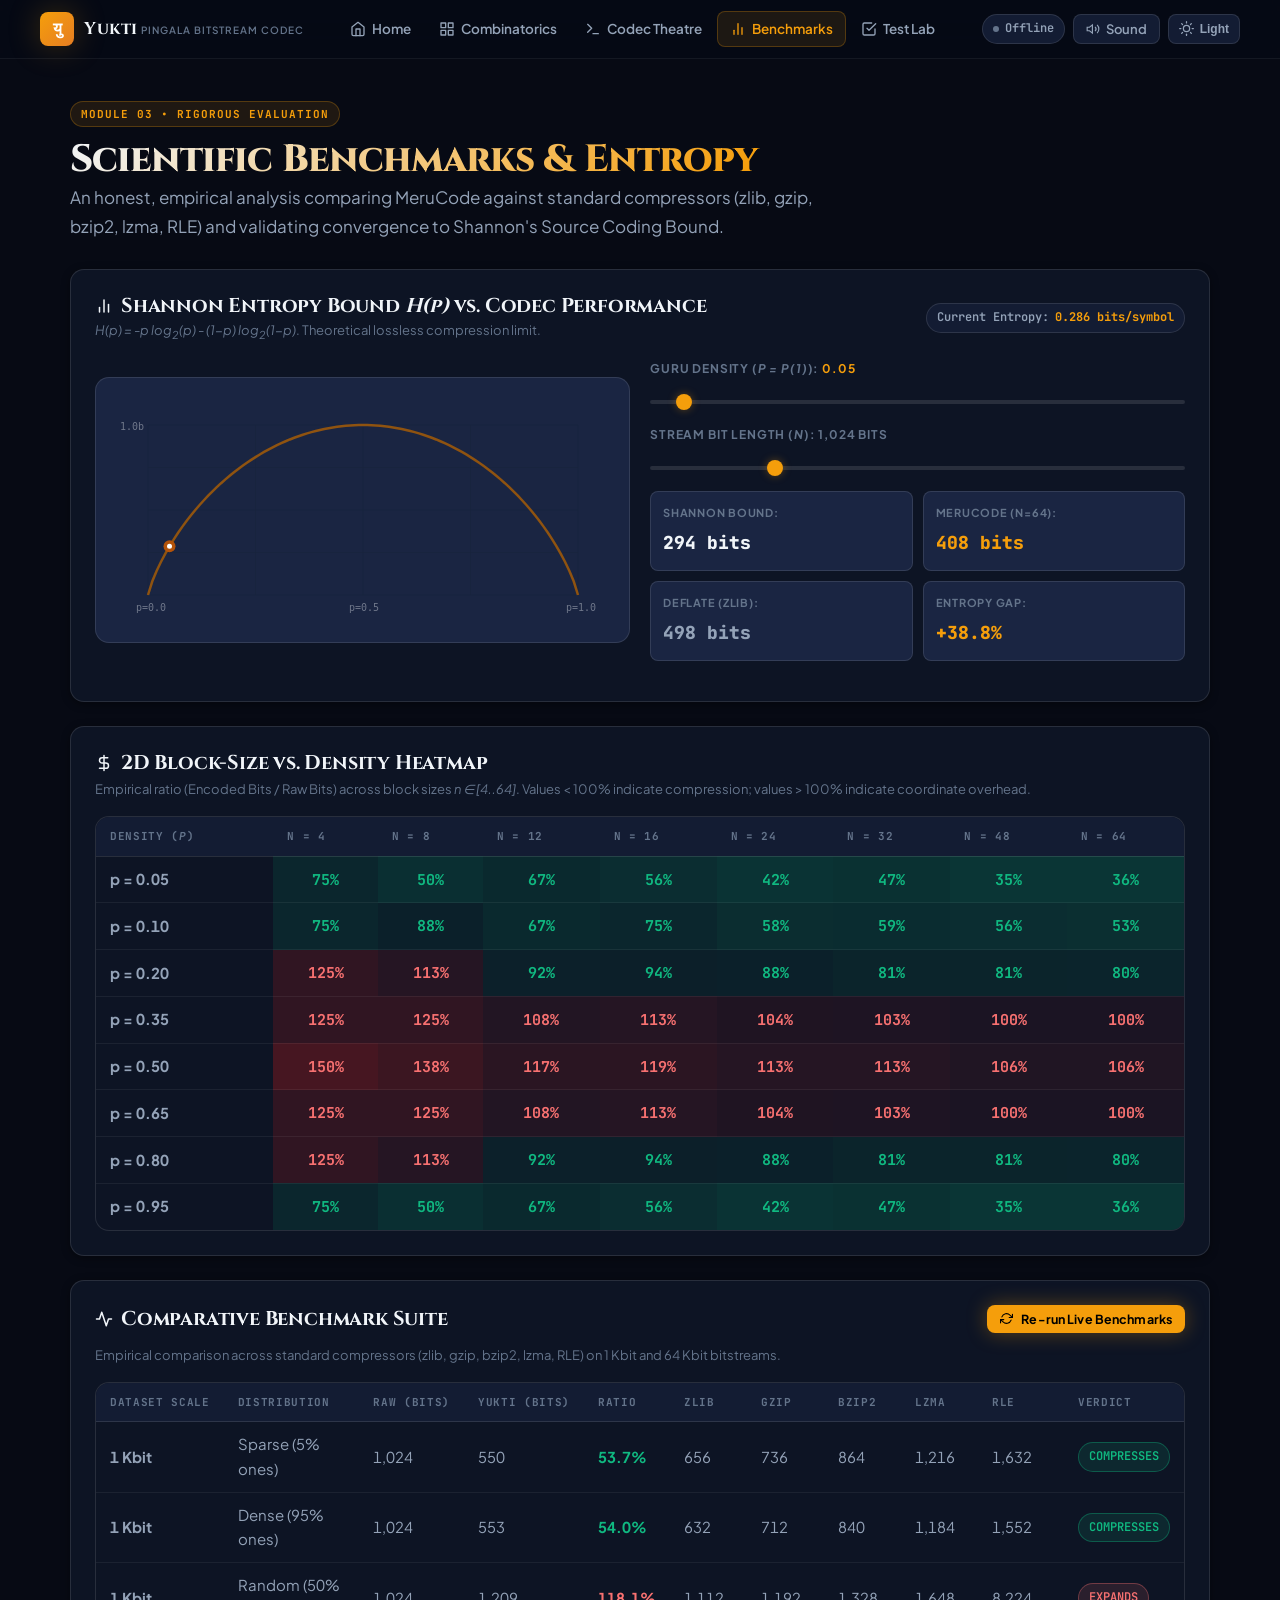
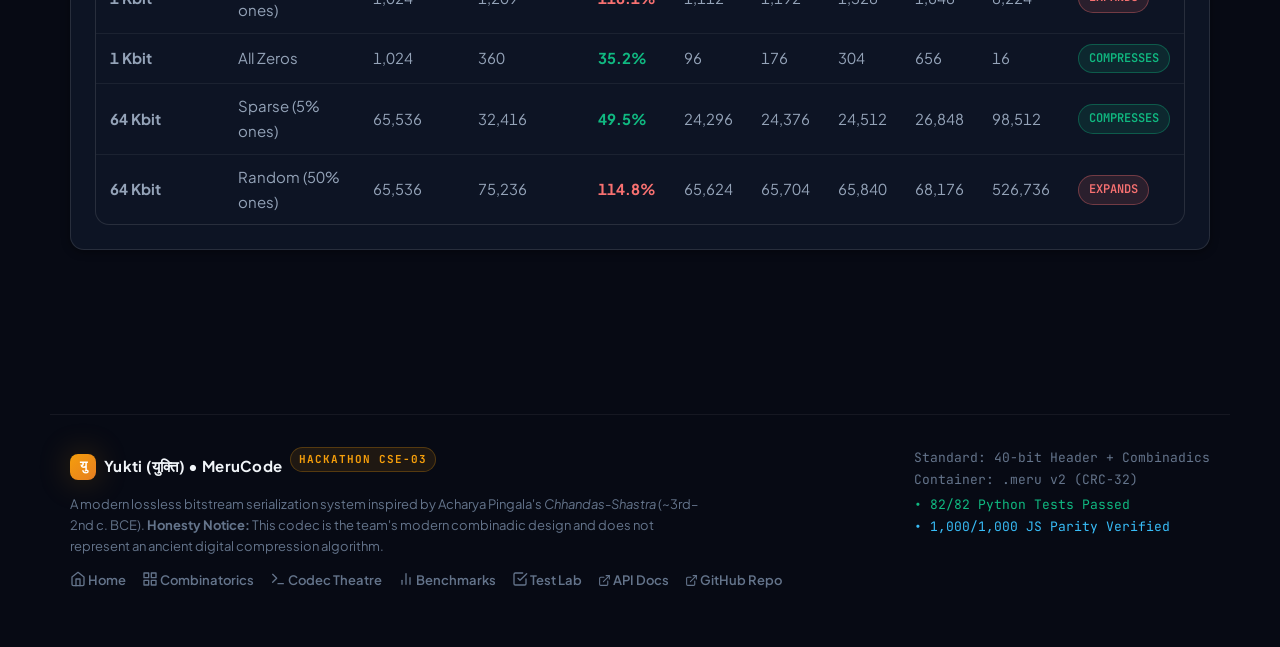
==== commit 289c913f: "some changes" ====
--- a/frontend/benchmark.html
+++ b/frontend/benchmark.html
@@ -240,6 +240,7 @@
 
   <!-- Scripts -->
   <script src="js/core.js"></script>
+  <script src="js/audio.js"></script>
   <script src="js/shared.js"></script>
   <script>
     renderNavbar("benchmark");
--- a/frontend/css/style.css
+++ b/frontend/css/style.css
@@ -1,877 +1,845 @@
 /* ==========================================================================
-   Yukti (युक्ति) — Master Design System
-   Calm, authoritative research & developer tool aesthetic.
-   Inspired by Pingala's Chhandas-Shastra with restrained Vedic identity.
+   Yukti (युक्ति) — Design System v3.0
+   Premium dark-first design: bold, interactive, judge-ready in 90 seconds.
    ========================================================================== */
 
-:root, [data-theme="light"] {
-  --bg-canvas: #f8f6f0;
-  --bg-surface: #ffffff;
-  --bg-surface-elevated: #f1ece1;
-  
-  --border-subtle: rgba(24, 28, 36, 0.08);
-  --border-default: rgba(158, 96, 21, 0.22);
-  --border-accent: rgba(158, 96, 21, 0.55);
-
-  --text-primary: #181c24;
-  --text-secondary: #474f5e;
-  --text-muted: #6f778a;
-
-  --accent: #8f5310;
-  --accent-hover: #75420a;
-  --accent-surface: rgba(143, 83, 16, 0.08);
-  --accent-contrast: #ffffff;
-
-  --laghu-color: #0369a1;
-  --laghu-bg: rgba(3, 105, 161, 0.10);
-  --laghu-border: rgba(3, 105, 161, 0.35);
-
-  --guru-color: #b45309;
-  --guru-bg: rgba(180, 83, 9, 0.12);
-  --guru-border: rgba(180, 83, 9, 0.35);
-
-  --success: #047857;
-  --success-bg: rgba(4, 120, 87, 0.10);
-  --success-border: rgba(4, 120, 87, 0.30);
-
-  --danger: #b91c1c;
-  --danger-bg: rgba(185, 28, 28, 0.10);
-  --danger-border: rgba(185, 28, 28, 0.30);
-
-  --radius-sm: 4px;
-  --radius-md: 8px;
-  --radius-lg: 12px;
-
-  --shadow-sm: 0 1px 3px rgba(0, 0, 0, 0.05), 0 1px 2px rgba(0, 0, 0, 0.03);
-  --shadow-md: 0 8px 24px -4px rgba(0, 0, 0, 0.07), 0 2px 6px -1px rgba(0, 0, 0, 0.04);
-
-  --nav-bg: rgba(248, 246, 240, 0.92);
-}
-
-[data-theme="dark"] {
-  --bg-canvas: #0c0e14;
-  --bg-surface: #121620;
-  --bg-surface-elevated: #181e2b;
-
-  --border-subtle: rgba(255, 255, 255, 0.08);
-  --border-default: rgba(232, 168, 56, 0.20);
-  --border-accent: rgba(232, 168, 56, 0.50);
-
-  --text-primary: #f2f4f8;
-  --text-secondary: #a3abc0;
-  --text-muted: #6f778d;
-
-  --accent: #e8a838;
-  --accent-hover: #f3bc57;
-  --accent-surface: rgba(232, 168, 56, 0.12);
-  --accent-contrast: #0c0e14;
-
-  --laghu-color: #38bdf8;
-  --laghu-bg: rgba(56, 189, 248, 0.12);
-  --laghu-border: rgba(56, 189, 248, 0.35);
-
-  --guru-color: #fbbf24;
-  --guru-bg: rgba(251, 191, 36, 0.14);
-  --guru-border: rgba(251, 191, 36, 0.35);
-
-  --success: #10b981;
-  --success-bg: rgba(16, 185, 129, 0.12);
-  --success-border: rgba(16, 185, 129, 0.35);
-
-  --danger: #f87171;
-  --danger-bg: rgba(248, 113, 113, 0.12);
-  --danger-border: rgba(248, 113, 113, 0.35);
-
-  --radius-sm: 4px;
-  --radius-md: 8px;
-  --radius-lg: 12px;
-
-  --shadow-sm: 0 1px 3px rgba(0, 0, 0, 0.4);
-  --shadow-md: 0 10px 30px -4px rgba(0, 0, 0, 0.5);
-
-  --nav-bg: rgba(12, 14, 20, 0.92);
-}
-
-/* Base reset */
-*, *::before, *::after {
-  box-sizing: border-box;
-  margin: 0;
-  padding: 0;
-}
-
-html, body {
-  max-width: 100%;
-  overflow-x: hidden;
-}
-
+@import url('https://fonts.googleapis.com/css2?family=Cinzel:wght@400;600;700;800;900&family=JetBrains+Mono:wght@300;400;500;600;700&family=Plus+Jakarta+Sans:ital,wght@0,300;0,400;0,500;0,600;0,700;0,800;1,400&display=swap');
+
+/* ── Tokens ──────────────────────────────────────────────────────────────── */
+:root {
+  --bg-canvas:      #070a14;
+  --bg-surface:     #0d1424;
+  --bg-elevated:    #131c33;
+  --bg-surface-elevated: #1a2542;
+  --bg-overlay:     rgba(13, 20, 36, 0.88);
+  --border-ghost:   rgba(255,255,255,0.06);
+  --border-subtle:  rgba(255,255,255,0.11);
+  --border-default: rgba(56,189,248,0.24);
+  --border-accent:  rgba(245,158,11,0.5);
+  --text-primary:   #f1f5f9;
+  --text-secondary: #94a3b8;
+  --text-muted:     #64748b;
+  --accent:         #f59e0b;
+  --accent-2:       #38bdf8;
+  --accent-3:       #c084fc;
+  --accent-glow:    rgba(245,158,11,0.35);
+  --accent-2-glow:  rgba(56,189,248,0.28);
+  --accent-surface: rgba(245,158,11,0.1);
+  --laghu-color:    #38bdf8;
+  --laghu-bg:       rgba(56,189,248,0.12);
+  --laghu-border:   rgba(56,189,248,0.35);
+  --guru-color:     #fbbf24;
+  --guru-bg:        rgba(251,191,36,0.12);
+  --guru-border:    rgba(251,191,36,0.35);
+  --success:        #10b981;
+  --success-bg:     rgba(16,185,129,0.12);
+  --success-border: rgba(16,185,129,0.35);
+  --danger:         #f87171;
+  --danger-bg:      rgba(248,113,113,0.12);
+  --danger-border:  rgba(248,113,113,0.35);
+  --radius-xs: 4px;
+  --radius-sm: 8px;
+  --radius-md: 14px;
+  --radius-lg: 20px;
+  --radius-xl: 28px;
+  --shadow-sm:  0 2px 8px rgba(0,0,0,0.4);
+  --shadow-md:  0 12px 32px rgba(0,0,0,0.55);
+  --shadow-lg:  0 28px 64px rgba(0,0,0,0.7);
+  --shadow-glow: 0 0 32px rgba(245,158,11,0.25);
+  --shadow-blue-glow: 0 0 32px rgba(56,189,248,0.25);
+  --nav-bg: rgba(7,10,20,0.85);
+}
+
+[data-theme="light"] {
+  --bg-canvas:      #f8fafc;
+  --bg-surface:     #ffffff;
+  --bg-elevated:    #f1f5f9;
+  --bg-surface-elevated: #e2e8f0;
+  --bg-overlay:     rgba(255,255,255,0.92);
+  --border-ghost:   rgba(0,0,0,0.05);
+  --border-subtle:  rgba(0,0,0,0.08);
+  --border-default: rgba(217,119,6,0.28);
+  --border-accent:  rgba(217,119,6,0.55);
+  --text-primary:   #0f172a;
+  --text-secondary: #475569;
+  --text-muted:     #64748b;
+  --accent:         #d97706;
+  --accent-2:       #0284c7;
+  --accent-3:       #7c3aed;
+  --accent-glow:    rgba(217,119,6,0.2);
+  --accent-2-glow:  rgba(2,132,199,0.18);
+  --accent-surface: rgba(217,119,6,0.08);
+  --laghu-color:    #0284c7;
+  --laghu-bg:       rgba(2,132,199,0.08);
+  --laghu-border:   rgba(2,132,199,0.28);
+  --guru-color:     #d97706;
+  --guru-bg:        rgba(217,119,6,0.08);
+  --guru-border:    rgba(217,119,6,0.28);
+  --success:        #059669;
+  --success-bg:     rgba(5,150,105,0.08);
+  --success-border: rgba(5,150,105,0.28);
+  --danger:         #dc2626;
+  --danger-bg:      rgba(220,38,38,0.08);
+  --danger-border:  rgba(220,38,38,0.28);
+  --shadow-sm:  0 1px 4px rgba(0,0,0,0.06);
+  --shadow-md:  0 8px 24px rgba(15,23,42,0.08);
+  --shadow-lg:  0 20px 48px rgba(15,23,42,0.12);
+  --shadow-glow: 0 0 24px rgba(217,119,6,0.16);
+  --nav-bg: rgba(248,250,252,0.92);
+}
+
+/* ── Reset ─────────────────────────────────────────────────────────────────── */
+*, *::before, *::after { box-sizing: border-box; margin: 0; padding: 0; }
+html { scroll-behavior: smooth; overflow-x: hidden; }
+html, body { max-width: 100%; overflow-x: hidden; }
 body {
-  background-color: var(--bg-canvas);
+  background: var(--bg-canvas);
   color: var(--text-primary);
-  font-family: 'Plus Jakarta Sans', -apple-system, BlinkMacSystemFont, 'Segoe UI', Roboto, sans-serif;
+  font-family: 'Plus Jakarta Sans', -apple-system, system-ui, sans-serif;
   font-size: 16px;
-  line-height: 1.6;
+  line-height: 1.65;
   -webkit-font-smoothing: antialiased;
-  -moz-osx-font-smoothing: grayscale;
-  transition: background-color 0.2s ease, color 0.2s ease;
-}
-
-:focus-visible {
-  outline: 2px solid var(--accent);
-  outline-offset: 2px;
-}
-
-/* Typography scale */
+  transition: background 0.3s, color 0.3s;
+}
+
+/* ── Typography ─────────────────────────────────────────────────────────── */
 h1, h2, h3, h4 {
-  font-family: 'Cinzel', serif;
+  font-family: 'Cinzel', Georgia, serif;
   font-weight: 700;
   color: var(--text-primary);
-  line-height: 1.25;
+  line-height: 1.2;
   letter-spacing: -0.01em;
 }
-
-.display-title {
-  font-size: clamp(32px, 4.2vw, 52px);
-  font-weight: 800;
-  letter-spacing: -0.02em;
-}
-
-h1 { font-size: clamp(26px, 3.2vw, 36px); }
-h2 { font-size: clamp(20px, 2.4vw, 26px); }
+h1 { font-size: clamp(24px, 3.5vw, 38px); }
+h2 { font-size: clamp(20px, 2.6vw, 28px); }
 h3 { font-size: 19px; }
 h4 { font-size: 16px; }
 
-p, li, td {
-  font-size: 16px;
-  color: var(--text-secondary);
-}
-
-.text-lead {
-  font-size: 18px;
-  line-height: 1.65;
-  color: var(--text-secondary);
-  max-width: 68ch;
-}
-
-.text-small {
-  font-size: 13.5px;
-  line-height: 1.5;
-  color: var(--text-muted);
-}
-
-.mono {
-  font-family: 'JetBrains Mono', 'SF Mono', Consolas, monospace;
-}
-
-/* ==========================================================================
-   Navigation Bar (Universal Sticky Header)
-   ========================================================================== */
+.display-title {
+  font-size: clamp(30px, 4.5vw, 52px);
+  font-weight: 800;
+  letter-spacing: -0.025em;
+  background: linear-gradient(135deg, var(--text-primary) 0%, var(--accent) 60%, var(--accent-2) 100%);
+  -webkit-background-clip: text;
+  background-clip: text;
+  -webkit-text-fill-color: transparent;
+}
+
+p, li, td { color: var(--text-secondary); font-size: 15px; }
+.text-lead { font-size: 17px; color: var(--text-secondary); line-height: 1.7; }
+.text-small { font-size: 13px; color: var(--text-muted); }
+.mono { font-family: 'JetBrains Mono', 'SF Mono', Consolas, monospace; }
+code { font-family: 'JetBrains Mono', monospace; font-size: 13px; background: var(--bg-elevated); color: var(--accent); padding: 1px 6px; border-radius: var(--radius-xs); border: 1px solid var(--border-subtle); }
+:focus-visible { outline: 2px solid var(--accent); outline-offset: 2px; }
+
+/* ── Navigation ─────────────────────────────────────────────────────────── */
 .site-nav {
-  position: sticky;
-  top: 0;
-  z-index: 1000;
+  position: sticky; top: 0; z-index: 1000;
   background: var(--nav-bg);
-  backdrop-filter: blur(14px);
-  -webkit-backdrop-filter: blur(14px);
-  border-bottom: 1px solid var(--border-subtle);
-  padding: 10px 20px;
+  backdrop-filter: blur(20px) saturate(180%);
+  -webkit-backdrop-filter: blur(20px) saturate(180%);
+  border-bottom: 1px solid var(--border-ghost);
+  padding: 0 20px;
 }
 
 .nav-container {
-  max-width: 1200px;
-  margin: 0 auto;
-  display: flex;
-  align-items: center;
-  justify-content: space-between;
-  gap: 16px;
+  max-width: 1200px; margin: 0 auto;
+  display: flex; align-items: center; justify-content: space-between;
+  gap: 16px; height: 58px;
 }
 
 .brand-link {
-  display: flex;
-  align-items: center;
-  gap: 10px;
-  text-decoration: none;
-  color: inherit;
-  flex-shrink: 0;
+  display: flex; align-items: center; gap: 10px;
+  text-decoration: none; color: inherit; flex-shrink: 0;
 }
 
 .brand-logo {
-  width: 34px;
-  height: 34px;
-  border-radius: var(--radius-sm);
-  background: var(--accent);
-  color: var(--accent-contrast);
-  display: flex;
-  align-items: center;
-  justify-content: center;
-  font-family: 'Cinzel', serif;
-  font-weight: 800;
-  font-size: 17px;
+  width: 34px; height: 34px; border-radius: var(--radius-sm);
+  background: linear-gradient(135deg, var(--accent), #e67e22);
+  color: #fff;
+  display: flex; align-items: center; justify-content: center;
+  font-family: 'Cinzel', serif; font-weight: 800; font-size: 16px;
+  box-shadow: var(--shadow-glow);
 }
 
 .brand-title {
-  font-family: 'Cinzel', serif;
-  font-weight: 700;
-  font-size: 18px;
-  letter-spacing: 0.02em;
+  font-family: 'Cinzel', serif; font-weight: 700;
+  font-size: 17px; letter-spacing: 0.03em; color: var(--text-primary);
 }
 
 .brand-subtitle {
-  font-size: 11px;
-  text-transform: uppercase;
-  letter-spacing: 0.08em;
-  color: var(--text-muted);
-  font-weight: 600;
-  display: block;
+  font-size: 10px; text-transform: uppercase; letter-spacing: 0.1em;
+  color: var(--text-muted); font-weight: 600;
 }
 
 .nav-menu {
-  display: flex;
-  align-items: center;
-  gap: 4px;
-  list-style: none;
+  display: flex; align-items: center; gap: 2px; list-style: none;
 }
 
 .nav-item a {
-  display: inline-flex;
-  align-items: center;
-  gap: 7px;
-  padding: 7px 12px;
-  border-radius: var(--radius-sm);
-  text-decoration: none;
-  color: var(--text-secondary);
-  font-size: 14px;
-  font-weight: 600;
-  transition: all 0.15s ease;
-  border: 1px solid transparent;
-}
-
-.nav-item a:hover {
-  color: var(--text-primary);
+  display: inline-flex; align-items: center; gap: 6px;
+  padding: 6px 12px; border-radius: var(--radius-sm);
+  text-decoration: none; color: var(--text-secondary);
+  font-size: 13.5px; font-weight: 600;
+  transition: all 0.2s ease; border: 1px solid transparent; white-space: nowrap;
+}
+
+.nav-item a:hover { color: var(--text-primary); background: var(--bg-elevated); border-color: var(--border-subtle); }
+.nav-item.active a { color: var(--accent); background: var(--accent-surface); border-color: rgba(245,158,11,0.25); }
+
+.nav-actions { display: flex; align-items: center; gap: 8px; flex-shrink: 0; }
+
+.mobile-nav-toggle {
+  display: none; background: var(--bg-elevated);
+  border: 1px solid var(--border-subtle); border-radius: var(--radius-sm);
+  padding: 7px; color: var(--text-primary); cursor: pointer; transition: all 0.15s;
+}
+.mobile-nav-toggle:hover { border-color: var(--border-default); }
+
+@media (max-width: 780px) {
+  .mobile-nav-toggle { display: inline-flex; }
+  .nav-menu {
+    display: none; position: absolute; top: 100%; left: 0; right: 0;
+    background: var(--bg-surface); border-bottom: 1px solid var(--border-subtle);
+    padding: 12px 16px; flex-direction: column; align-items: stretch;
+    gap: 4px; box-shadow: var(--shadow-lg);
+  }
+  .nav-menu.open { display: flex; }
+  .nav-item a { padding: 10px 14px; font-size: 14px; }
+}
+
+/* ── Theme Toggle ──────────────────────────────────────────────────────── */
+.theme-btn {
+  background: var(--bg-elevated); border: 1px solid var(--border-subtle);
+  border-radius: var(--radius-sm); padding: 6px 10px; color: var(--text-secondary);
+  cursor: pointer; display: inline-flex; align-items: center; gap: 6px;
+  font-size: 13px; font-weight: 600; transition: all 0.15s;
+}
+.theme-btn:hover { border-color: var(--border-default); color: var(--accent); }
+
+/* ── Status Pill ───────────────────────────────────────────────────────── */
+.status-pill {
+  display: inline-flex; align-items: center; gap: 6px;
+  padding: 4px 10px; border-radius: 999px;
+  font-size: 12px; font-family: 'JetBrains Mono', monospace; font-weight: 600;
+  background: var(--bg-elevated); border: 1px solid var(--border-subtle); color: var(--text-secondary);
+}
+
+.status-dot {
+  width: 6px; height: 6px; border-radius: 50%;
+  background: var(--text-muted); flex-shrink: 0;
+}
+
+.status-pill.online .status-dot {
+  background: var(--success); box-shadow: 0 0 8px var(--success);
+  animation: pulse-dot 2s infinite;
+}
+
+@keyframes pulse-dot { 0%, 100% { opacity: 1; } 50% { opacity: 0.4; } }
+
+/* ── Pill badge ───────────────────────────────────────────────────────── */
+.page-badge, .pill {
+  display: inline-flex; align-items: center; gap: 6px;
+  font-size: 11px; font-family: 'JetBrains Mono', monospace;
+  font-weight: 700; text-transform: uppercase; letter-spacing: 0.09em;
+  color: var(--accent); background: var(--accent-surface);
+  border: 1px solid rgba(245,158,11,0.25);
+  padding: 3px 10px; border-radius: 999px; margin-bottom: 14px;
+}
+
+/* ── Page Container ─────────────────────────────────────────────────────── */
+.page-container {
+  max-width: 1180px; margin: 0 auto; padding: 40px 20px 80px;
+}
+
+/* ── Cards ─────────────────────────────────────────────────────────────── */
+.card {
+  background: var(--bg-surface); border: 1px solid var(--border-subtle);
+  border-radius: var(--radius-md); padding: 24px; margin-bottom: 22px;
+  box-shadow: var(--shadow-sm);
+  transition: border-color 0.2s ease, box-shadow 0.2s ease, transform 0.2s ease;
+  position: relative; overflow: hidden;
+}
+
+.card::before {
+  content: '';
+  position: absolute; inset: 0; border-radius: var(--radius-md);
+  background: radial-gradient(ellipse at var(--mx,50%) var(--my,50%), rgba(245,158,11,0.06) 0%, transparent 70%);
+  opacity: 0; transition: opacity 0.3s; pointer-events: none;
+}
+
+.card:hover { border-color: var(--border-default); box-shadow: var(--shadow-md); }
+.card:hover::before { opacity: 1; }
+
+.card-header {
+  display: flex; justify-content: space-between; align-items: center;
+  flex-wrap: wrap; gap: 12px; margin-bottom: 18px;
+}
+
+.card-title { font-size: 18px; display: flex; align-items: center; gap: 8px; }
+.card-subtitle { font-size: 13px; color: var(--text-muted); margin-top: 3px; }
+
+.card-accent-top {
+  position: absolute; top: 0; left: 0; right: 0; height: 3px;
+  background: linear-gradient(90deg, var(--accent), var(--accent-2), var(--accent-3));
+  border-radius: var(--radius-md) var(--radius-md) 0 0;
+}
+
+/* ── Buttons ────────────────────────────────────────────────────────────── */
+.btn {
+  display: inline-flex; align-items: center; justify-content: center; gap: 8px;
+  padding: 9px 20px; border-radius: var(--radius-sm);
+  font-size: 14px; font-weight: 700; text-decoration: none; cursor: pointer;
+  border: 1px solid transparent; transition: all 0.18s ease;
+  white-space: nowrap; letter-spacing: 0.01em; font-family: inherit;
+}
+
+.btn-primary { background: var(--accent); color: #000; box-shadow: 0 0 20px var(--accent-glow); }
+.btn-primary:hover { background: #fbbf24; box-shadow: 0 0 30px rgba(245,158,11,0.45); transform: translateY(-2px); }
+
+.btn-secondary {
+  background: var(--bg-elevated); color: var(--text-primary); border-color: var(--border-subtle);
+}
+.btn-secondary:hover { border-color: var(--border-default); background: var(--bg-surface); transform: translateY(-2px); }
+
+.btn-outline { background: transparent; color: var(--text-secondary); border-color: var(--border-subtle); }
+.btn-outline:hover { border-color: var(--accent); color: var(--accent); background: var(--accent-surface); }
+.btn-outline.active { border-color: var(--accent); color: var(--accent); background: var(--accent-surface); }
+
+.btn-ghost { background: transparent; color: var(--text-muted); border: none; padding: 6px 10px; }
+.btn-ghost:hover { color: var(--accent); }
+
+.btn-sm { padding: 5px 12px; font-size: 12.5px; }
+.btn-lg { padding: 13px 28px; font-size: 16px; }
+
+/* ── Inputs ──────────────────────────────────────────────────────────────── */
+.input-label {
+  display: block; font-size: 12px; font-weight: 700; color: var(--text-muted);
+  text-transform: uppercase; letter-spacing: 0.07em; margin-bottom: 6px;
+}
+
+input[type="text"], input[type="number"], input[type="email"], select, textarea {
+  width: 100%; padding: 10px 14px;
+  background: var(--bg-elevated); color: var(--text-primary);
+  border: 1px solid var(--border-subtle); border-radius: var(--radius-sm);
+  font-family: inherit; font-size: 14.5px;
+  transition: border-color 0.15s, box-shadow 0.15s; -webkit-appearance: none;
+}
+
+input[type="text"]:focus, input[type="number"]:focus,
+input[type="email"]:focus, select:focus, textarea:focus {
+  border-color: var(--accent); box-shadow: 0 0 0 3px rgba(245,158,11,0.12); outline: none;
+}
+
+textarea.mono, input.mono { font-family: 'JetBrains Mono', monospace; font-size: 13px; }
+
+input[type="range"] {
+  -webkit-appearance: none; appearance: none;
+  height: 4px; background: var(--border-subtle); border-radius: 99px;
+  outline: none; cursor: pointer; width: 100%;
+}
+input[type="range"]::-webkit-slider-thumb {
+  -webkit-appearance: none; width: 16px; height: 16px;
+  border-radius: 50%; background: var(--accent);
+  box-shadow: 0 0 8px var(--accent-glow); cursor: pointer; transition: transform 0.15s;
+}
+input[type="range"]::-webkit-slider-thumb:hover { transform: scale(1.2); }
+
+/* ── Grid ─────────────────────────────────────────────────────────────── */
+.grid-2 { display: grid; grid-template-columns: repeat(2, 1fr); gap: 20px; }
+.grid-3 { display: grid; grid-template-columns: repeat(3, 1fr); gap: 20px; }
+.grid-4 { display: grid; grid-template-columns: repeat(4, 1fr); gap: 16px; }
+
+@media (max-width: 860px) { .grid-3, .grid-4 { grid-template-columns: repeat(2, 1fr); } }
+@media (max-width: 640px) { .grid-2, .grid-3, .grid-4 { grid-template-columns: 1fr; gap: 14px; } }
+
+/* ── Tables ────────────────────────────────────────────────────────────── */
+.table-container, .table-wrap {
+  width: 100%; overflow-x: auto; -webkit-overflow-scrolling: touch;
+  border: 1px solid var(--border-subtle); border-radius: var(--radius-md);
   background: var(--bg-surface);
-  border-color: var(--border-subtle);
-}
-
-.nav-item.active a {
-  color: var(--accent);
-  background: var(--bg-surface);
-  border-color: var(--border-default);
-  box-shadow: var(--shadow-sm);
-}
-
-.nav-actions {
-  display: flex;
-  align-items: center;
-  gap: 10px;
-  flex-shrink: 0;
-}
-
-/* Mobile Nav Toggle */
-.mobile-nav-toggle {
-  display: none;
-  background: var(--bg-surface);
+}
+
+table { width: 100%; border-collapse: collapse; font-size: 13.5px; text-align: left; }
+
+th {
+  background: var(--bg-elevated); padding: 10px 14px;
+  font-family: 'JetBrains Mono', monospace; font-size: 11px;
+  font-weight: 700; text-transform: uppercase; letter-spacing: 0.06em;
+  color: var(--text-muted); border-bottom: 1px solid var(--border-subtle); white-space: nowrap;
+}
+
+td { padding: 10px 14px; border-bottom: 1px solid var(--border-ghost); color: var(--text-secondary); font-variant-numeric: tabular-nums; }
+tr:last-child td { border-bottom: none; }
+tr:hover td { background: var(--bg-elevated); }
+
+/* ── Syllable Tiles ──────────────────────────────────────────────────── */
+.s {
+  display: inline-flex; align-items: center; justify-content: center;
+  font-family: 'JetBrains Mono', monospace; font-size: 12px; font-weight: 700;
+  border-radius: var(--radius-xs); padding: 2px 7px; margin: 1px; transition: transform 0.12s;
+}
+.s:hover { transform: scale(1.15); }
+.s.L, .s.laghu { background: var(--laghu-bg); color: var(--laghu-color); border: 1px solid var(--laghu-border); }
+.s.G, .s.guru { background: var(--guru-bg); color: var(--guru-color); border: 1px solid var(--guru-border); }
+
+/* ── Toast ────────────────────────────────────────────────────────────── */
+#toast {
+  position: fixed; bottom: 24px; right: 24px; z-index: 9999;
+  background: var(--bg-elevated); color: var(--text-primary);
+  border: 1px solid var(--border-default); box-shadow: var(--shadow-md);
+  padding: 10px 18px; border-radius: var(--radius-md);
+  font-size: 13.5px; font-weight: 600;
+  opacity: 0; transform: translateY(14px); pointer-events: none; transition: all 0.22s ease;
+}
+#toast.show { opacity: 1; transform: translateY(0); }
+
+/* ── Icon ─────────────────────────────────────────────────────────────── */
+.icon { display: inline-block; vertical-align: -2px; flex-shrink: 0; }
+
+/* ── Copy Button ──────────────────────────────────────────────────────── */
+.copy-btn {
+  background: var(--bg-elevated); border: 1px solid var(--border-subtle);
+  border-radius: var(--radius-xs); padding: 3px 8px; font-size: 12px;
+  font-family: inherit; color: var(--text-muted); cursor: pointer;
+  display: inline-flex; align-items: center; gap: 4px; transition: all 0.15s;
+}
+.copy-btn:hover { border-color: var(--border-default); color: var(--accent); }
+
+/* ── Footer ───────────────────────────────────────────────────────────── */
+.site-footer {
+  max-width: 1180px; margin: 60px auto 0; padding: 32px 20px 56px;
+  border-top: 1px solid var(--border-ghost); font-size: 13px; color: var(--text-muted);
+}
+
+.footer-container { display: flex; justify-content: space-between; gap: 24px; flex-wrap: wrap; }
+
+.footer-links {
+  display: flex; gap: 16px; flex-wrap: wrap; font-weight: 600;
+  font-size: 13px; margin-top: 10px;
+}
+.footer-links a { color: var(--text-muted); text-decoration: none; transition: color 0.15s; }
+.footer-links a:hover { color: var(--accent); }
+
+/* ── Proof Strip ──────────────────────────────────────────────────────── */
+.proof-strip {
+  display: grid; grid-template-columns: repeat(4, 1fr); gap: 14px; margin: 28px 0 36px;
+}
+@media (max-width: 768px) { .proof-strip { grid-template-columns: repeat(2, 1fr); } }
+@media (max-width: 480px) { .proof-strip { grid-template-columns: 1fr; } }
+
+.proof-card {
+  background: var(--bg-surface); border: 1px solid var(--border-subtle);
+  border-radius: var(--radius-md); padding: 18px 20px; transition: all 0.2s ease;
+  position: relative; overflow: hidden;
+}
+
+.proof-card::after {
+  content: ''; position: absolute; bottom: 0; left: 0; right: 0; height: 2px;
+  background: linear-gradient(90deg, var(--accent), var(--accent-2));
+  transform: scaleX(0); transform-origin: left; transition: transform 0.3s ease;
+}
+.proof-card:hover { border-color: var(--border-default); transform: translateY(-3px); box-shadow: var(--shadow-md); }
+.proof-card:hover::after { transform: scaleX(1); }
+
+.proof-value {
+  font-family: 'Cinzel', serif; font-size: 28px; font-weight: 800;
+  color: var(--accent); line-height: 1.1; margin-bottom: 4px;
+}
+.proof-label { font-size: 11px; font-weight: 700; text-transform: uppercase; letter-spacing: 0.06em; color: var(--text-muted); }
+.proof-detail { font-size: 12px; color: var(--text-secondary); margin-top: 4px; }
+
+/* ── Diagram ──────────────────────────────────────────────────────────── */
+.diagram-flow {
+  display: flex; align-items: center; justify-content: center; gap: 10px; flex-wrap: wrap;
+  padding: 24px 16px; background: var(--bg-elevated);
+  border: 1px solid var(--border-subtle); border-radius: var(--radius-md); margin: 18px 0;
+}
+
+.diagram-node {
+  background: var(--bg-surface); border: 1px solid var(--border-default);
+  border-radius: var(--radius-sm); padding: 12px 18px; text-align: center; min-width: 130px;
+  transition: all 0.2s;
+}
+.diagram-node:hover { border-color: var(--accent); box-shadow: var(--shadow-glow); }
+
+.diagram-node-title {
+  font-size: 10px; font-weight: 700; text-transform: uppercase;
+  letter-spacing: 0.06em; color: var(--text-muted); margin-bottom: 5px;
+}
+.diagram-node-content { font-family: 'JetBrains Mono', monospace; font-weight: 700; font-size: 14px; color: var(--text-primary); }
+
+.diagram-arrow {
+  color: var(--accent); display: flex; flex-direction: column; align-items: center; gap: 2px;
+  font-size: 10px; font-weight: 700; text-transform: uppercase; letter-spacing: 0.06em;
+}
+
+/* ── Judge Step Cards ─────────────────────────────────────────────────── */
+.judge-steps { display: flex; flex-direction: column; gap: 10px; margin-top: 14px; }
+
+.judge-step-card {
+  display: flex; gap: 14px; align-items: flex-start; padding: 14px 18px;
+  background: var(--bg-elevated); border: 1px solid var(--border-subtle);
+  border-radius: var(--radius-md); transition: all 0.18s ease; cursor: default;
+}
+.judge-step-card:hover { border-color: var(--border-default); transform: translateX(4px); }
+
+.judge-step-num {
+  width: 30px; height: 30px; border-radius: 50%;
+  background: var(--accent-surface); border: 1px solid rgba(245,158,11,0.3);
+  color: var(--accent); font-family: 'Cinzel', serif; font-weight: 800; font-size: 13px;
+  display: flex; align-items: center; justify-content: center; flex-shrink: 0;
+}
+
+/* ── Codec Theatre ────────────────────────────────────────────────────── */
+.theatre-stage {
+  background: var(--bg-elevated); border: 1px solid var(--border-subtle);
+  border-radius: var(--radius-md); padding: 20px; margin-bottom: 18px;
+}
+
+.slider-row { display: flex; align-items: center; gap: 10px; flex-wrap: wrap; margin-top: 10px; }
+.slider-row input[type="range"] { flex: 1 1 120px; min-width: 80px; }
+
+.samples-bar { display: flex; flex-wrap: wrap; gap: 8px; margin-top: 10px; }
+
+.sample-btn {
+  font-size: 12.5px; padding: 6px 12px; border-radius: var(--radius-sm);
+  border: 1px solid var(--border-subtle); background: var(--bg-elevated);
+  color: var(--text-secondary); cursor: pointer; display: inline-flex;
+  align-items: center; gap: 6px; font-weight: 600; transition: all 0.15s ease; font-family: inherit;
+}
+.sample-btn:hover { border-color: var(--border-default); background: var(--bg-surface); }
+.sample-btn.active { border-color: var(--accent); background: var(--accent-surface); color: var(--accent); }
+
+.bit-chip {
+  display: inline-flex; align-items: center; justify-content: center;
+  width: 22px; height: 26px; border-radius: var(--radius-xs);
+  font-family: 'JetBrains Mono', monospace; font-weight: 700; font-size: 13px;
+  cursor: pointer; transition: all 0.12s; user-select: none;
+}
+.bit-chip:hover { transform: scale(1.15) translateY(-2px); }
+
+/* ── Animations ───────────────────────────────────────────────────────── */
+@keyframes fadeUp { from { opacity: 0; transform: translateY(22px); } to { opacity: 1; transform: none; } }
+@keyframes glow-pulse { 0%, 100% { box-shadow: 0 0 16px rgba(245,158,11,0.2); } 50% { box-shadow: 0 0 30px rgba(245,158,11,0.45); } }
+@keyframes float-slow { 0%, 100% { transform: translateY(0); } 50% { transform: translateY(-10px); } }
+@keyframes spin-slow { to { transform: rotate(360deg); } }
+@keyframes marquee { to { transform: translateX(-50%); } }
+
+.rv { opacity: 0; transform: translateY(20px); transition: opacity 0.6s ease, transform 0.6s ease; }
+.rv.in { opacity: 1; transform: none; }
+.animate-fadeup { animation: fadeUp 0.7s ease both; }
+
+/* ── Glow card variant ─────────────────────────────────────────────────── */
+.card-glow { animation: glow-pulse 3s ease infinite; }
+
+/* ── Responsive ────────────────────────────────────────────────────────── */
+@media (max-width: 480px) { .page-container { padding: 20px 14px 48px; } .card { padding: 16px; } }
+
+@media (prefers-reduced-motion: reduce) {
+  *, *::before, *::after { animation-duration: 0.01ms !important; animation-iteration-count: 1 !important; transition-duration: 0.01ms !important; }
+  html { scroll-behavior: auto; }
+}
+
+/* ── Sound Toggle & Audio Feedback ────────────────────────────────────────── */
+.sound-toggle-btn {
+  background: var(--bg-elevated);
   border: 1px solid var(--border-subtle);
   border-radius: var(--radius-sm);
-  padding: 6px;
-  color: var(--text-primary);
-  cursor: pointer;
-}
-
-@media (max-width: 720px) {
-  .mobile-nav-toggle { display: inline-flex; }
-  .nav-menu {
-    display: none;
-    position: absolute;
-    top: 100%;
-    left: 0;
-    right: 0;
-    background: var(--bg-surface);
-    border-bottom: 1px solid var(--border-subtle);
-    padding: 12px 20px;
-    flex-direction: column;
-    align-items: stretch;
-    gap: 6px;
-    box-shadow: var(--shadow-md);
-  }
-  .nav-menu.open { display: flex; }
-}
-
-/* Status Pill */
-.status-pill {
-  display: inline-flex;
-  align-items: center;
-  gap: 6px;
-  padding: 4px 10px;
-  border-radius: var(--radius-sm);
-  font-size: 12px;
-  font-family: 'JetBrains Mono', monospace;
+  padding: 6px 12px;
+  color: var(--text-secondary);
+  font-size: 13px;
   font-weight: 600;
-  background: var(--bg-surface);
-  border: 1px solid var(--border-subtle);
-  color: var(--text-secondary);
-}
-
-.status-dot {
-  width: 7px;
-  height: 7px;
-  border-radius: 50%;
-  background: var(--text-muted);
-}
-
-.status-pill.online .status-dot {
-  background: var(--success);
-  box-shadow: 0 0 6px var(--success);
-}
-
-.status-pill.offline .status-dot {
-  background: var(--danger);
-}
-
-/* Theme Toggle Button */
-.theme-btn {
-  background: var(--bg-surface);
-  border: 1px solid var(--border-subtle);
-  border-radius: var(--radius-sm);
-  padding: 6px 10px;
-  color: var(--text-secondary);
   cursor: pointer;
   display: inline-flex;
   align-items: center;
   gap: 6px;
+  transition: all 0.18s ease;
+  font-family: inherit;
+}
+.sound-toggle-btn:hover {
+  border-color: var(--accent);
+  color: var(--accent);
+  background: var(--accent-surface);
+}
+
+/* ── Interactive Bit Buttons (Block Lab) ──────────────────────────────────── */
+.interactive-bits-wrapper {
+  display: flex;
+  flex-wrap: wrap;
+  gap: 8px;
+  justify-content: center;
+  margin: 18px 0 24px;
+}
+
+.interactive-bit {
+  position: relative;
+  width: clamp(40px, 9vw, 56px);
+  height: clamp(54px, 12vw, 72px);
+  border-radius: var(--radius-md);
+  border: 2px solid var(--border-subtle);
+  background: var(--bg-surface);
+  cursor: pointer;
+  display: flex;
+  flex-direction: column;
+  align-items: center;
+  justify-content: center;
+  user-select: none;
+  transition: all 0.16s cubic-bezier(0.34, 1.56, 0.64, 1);
+  box-shadow: var(--shadow-sm);
+  outline: none;
+}
+
+.interactive-bit:hover {
+  transform: translateY(-4px) scale(1.05);
+  border-color: var(--border-default);
+}
+
+.interactive-bit:active {
+  transform: translateY(0) scale(0.96);
+}
+
+.interactive-bit .bit-char {
+  font-family: 'Cinzel', serif;
+  font-size: clamp(20px, 4.5vw, 26px);
+  font-weight: 800;
+  line-height: 1;
+}
+
+.interactive-bit .bit-sub {
+  font-family: 'JetBrains Mono', monospace;
+  font-size: 10px;
+  font-weight: 700;
+  margin-top: 4px;
+  opacity: 0.75;
+}
+
+.interactive-bit.laghu {
+  border-color: var(--laghu-border);
+  background: linear-gradient(180deg, var(--laghu-bg), rgba(56,189,248,0.03));
+  color: var(--laghu-color);
+  box-shadow: 0 0 16px rgba(56,189,248,0.15);
+}
+
+.interactive-bit.guru {
+  border-color: var(--guru-border);
+  background: linear-gradient(180deg, var(--guru-bg), rgba(251,191,36,0.04));
+  color: var(--guru-color);
+  box-shadow: 0 0 20px var(--accent-glow);
+}
+
+/* ── Judge Tour Stepper ───────────────────────────────────────────────────── */
+.judge-tour-strip {
+  background: var(--bg-surface);
+  border: 1px solid var(--border-subtle);
+  border-radius: var(--radius-lg);
+  padding: 12px 18px;
+  margin-bottom: 32px;
+  display: flex;
+  align-items: center;
+  justify-content: space-between;
+  gap: 12px;
+  flex-wrap: wrap;
+  box-shadow: var(--shadow-md);
+}
+
+.judge-tour-title {
+  display: flex;
+  align-items: center;
+  gap: 10px;
   font-size: 13px;
-  font-weight: 600;
-  transition: all 0.15s ease;
-}
-
-.theme-btn:hover {
-  border-color: var(--border-default);
-  color: var(--text-primary);
-}
-
-/* ==========================================================================
-   Page Layout & Grid
-   ========================================================================== */
-.page-container {
-  max-width: 1160px;
-  margin: 0 auto;
-  padding: 36px 20px 60px;
-}
-
-.page-header {
-  margin-bottom: 32px;
-  max-width: 760px;
-}
-
-.page-badge {
-  display: inline-flex;
-  align-items: center;
-  gap: 6px;
-  font-size: 11.5px;
-  font-family: 'JetBrains Mono', monospace;
   font-weight: 700;
   text-transform: uppercase;
   letter-spacing: 0.08em;
   color: var(--accent);
+}
+
+.judge-tour-pills {
+  display: flex;
+  align-items: center;
+  gap: 8px;
+  flex-wrap: wrap;
+}
+
+.judge-pill {
+  font-size: 12px;
+  font-weight: 600;
+  padding: 6px 14px;
+  border-radius: 999px;
+  background: var(--bg-elevated);
+  border: 1px solid var(--border-subtle);
+  color: var(--text-secondary);
+  text-decoration: none;
+  cursor: pointer;
+  transition: all 0.16s ease;
+  display: inline-flex;
+  align-items: center;
+  gap: 6px;
+}
+
+.judge-pill:hover, .judge-pill.active {
   background: var(--accent-surface);
-  border: 1px solid var(--border-default);
-  padding: 3px 8px;
-  border-radius: var(--radius-sm);
-  margin-bottom: 12px;
-}
-
-.page-title {
-  margin-bottom: 8px;
-}
-
-.page-desc {
-  font-size: 17px;
-  color: var(--text-secondary);
-}
-
-/* Cards */
-.card {
-  background: var(--bg-surface);
+  border-color: var(--accent);
+  color: var(--accent);
+  transform: translateY(-2px);
+}
+
+/* ── 3D Canvas Stage HUD ─────────────────────────────────────────────────── */
+.canvas-stage-wrapper {
+  position: relative;
+  border-radius: var(--radius-lg);
+  overflow: hidden;
   border: 1px solid var(--border-subtle);
-  border-radius: var(--radius-md);
-  padding: 24px;
-  margin-bottom: 24px;
-  box-shadow: var(--shadow-sm);
-  transition: border-color 0.15s ease, box-shadow 0.15s ease;
-}
-
-.card:hover {
-  border-color: var(--border-default);
-}
-
-.card-header {
+  background: radial-gradient(circle at 50% 50%, var(--bg-elevated) 0%, var(--bg-surface) 80%);
+  box-shadow: var(--shadow-lg);
+  padding: 16px;
+}
+
+.canvas-hud-top {
+  position: absolute;
+  top: 14px;
+  left: 14px;
+  right: 14px;
   display: flex;
   justify-content: space-between;
   align-items: center;
+  z-index: 10;
+  pointer-events: none;
+}
+
+.canvas-hud-badge {
+  pointer-events: auto;
+  font-family: 'JetBrains Mono', monospace;
+  font-size: 11.5px;
+  background: var(--bg-overlay);
+  backdrop-filter: blur(12px);
+  -webkit-backdrop-filter: blur(12px);
+  border: 1px solid var(--border-subtle);
+  padding: 5px 12px;
+  border-radius: 999px;
+  color: var(--accent);
+  box-shadow: var(--shadow-sm);
+}
+
+.canvas-controls-bar {
+  display: flex;
+  gap: 8px;
   flex-wrap: wrap;
-  gap: 12px;
-  margin-bottom: 16px;
-}
-
-.card-title {
-  font-size: 19px;
-  display: flex;
-  align-items: center;
-  gap: 8px;
-}
-
-.card-subtitle {
-  font-size: 14px;
-  color: var(--text-muted);
-  margin-top: 2px;
-}
-
-/* Buttons */
-.btn {
-  display: inline-flex;
-  align-items: center;
   justify-content: center;
-  gap: 7px;
-  padding: 9px 18px;
-  border-radius: var(--radius-sm);
-  font-size: 14.5px;
-  font-weight: 600;
-  text-decoration: none;
-  cursor: pointer;
-  border: 1px solid transparent;
-  transition: all 0.15s ease;
-  white-space: nowrap;
-}
-
-.btn-primary {
-  background: var(--accent);
-  color: var(--accent-contrast);
-}
-
-.btn-primary:hover {
-  background: var(--accent-hover);
-}
-
-.btn-secondary {
-  background: var(--bg-surface);
-  color: var(--text-primary);
-  border-color: var(--border-subtle);
-}
-
-.btn-secondary:hover {
-  background: var(--bg-surface-elevated);
-  border-color: var(--border-default);
-}
-
-.btn-sm {
-  padding: 5px 10px;
-  font-size: 12.5px;
-}
-
-.btn-lg {
-  padding: 12px 24px;
-  font-size: 16px;
-}
-
-.btn-link {
-  background: none;
-  border: none;
-  color: var(--accent);
-  padding: 0;
-  cursor: pointer;
-  font-weight: 600;
-  text-decoration: underline;
-  text-underline-offset: 3px;
-}
-
-/* Grid Layouts (Strictly 2x2 or 1-col on mobile) */
-.grid-2 {
+  margin-top: 12px;
+}
+
+/* ── Bento Grid Modules ──────────────────────────────────────────────────── */
+.bento-grid {
   display: grid;
   grid-template-columns: repeat(2, 1fr);
   gap: 20px;
-}
-
-.grid-3 {
-  display: grid;
-  grid-template-columns: repeat(3, 1fr);
-  gap: 20px;
-}
-
-.grid-4 {
-  display: grid;
-  grid-template-columns: repeat(4, 1fr);
-  gap: 16px;
+  margin-top: 24px;
 }
 
 @media (max-width: 768px) {
-  .grid-2, .grid-3, .grid-4 {
-    grid-template-columns: 1fr;
-    gap: 16px;
-  }
-}
-
-/* Form Controls */
-.input-label {
-  display: block;
-  font-size: 13px;
-  font-weight: 600;
-  color: var(--text-secondary);
-  margin-bottom: 6px;
-}
-
-input[type="text"], input[type="number"], select, textarea {
-  width: 100%;
-  max-width: 100%;
-  padding: 9px 12px;
-  background: var(--bg-surface);
-  color: var(--text-primary);
-  border: 1px solid var(--border-subtle);
-  border-radius: var(--radius-sm);
-  font-family: inherit;
-  font-size: 15px;
-  transition: border-color 0.15s ease;
-}
-
-input[type="text"]:focus, input[type="number"]:focus, select:focus, textarea:focus {
-  border-color: var(--accent);
-}
-
-textarea.mono, input.mono {
-  font-family: 'JetBrains Mono', monospace;
-  font-size: 13.5px;
-}
-
-/* Tables (Strict container scrolling, no page overflow) */
-.table-container {
-  width: 100%;
-  max-width: 100%;
-  overflow-x: auto;
-  -webkit-overflow-scrolling: touch;
-  border: 1px solid var(--border-subtle);
-  border-radius: var(--radius-md);
-  background: var(--bg-surface);
-  margin: 14px 0;
-}
-
-table {
-  width: 100%;
-  border-collapse: collapse;
-  font-size: 14px;
-  text-align: left;
-}
-
-th {
-  background: var(--bg-surface-elevated);
-  padding: 10px 14px;
-  font-family: 'JetBrains Mono', monospace;
-  font-size: 12px;
-  font-weight: 700;
-  text-transform: uppercase;
-  letter-spacing: 0.04em;
-  color: var(--text-muted);
-  border-bottom: 1px solid var(--border-subtle);
-  white-space: nowrap;
-}
-
-td {
-  padding: 10px 14px;
-  border-bottom: 1px solid var(--border-subtle);
-  color: var(--text-secondary);
-  font-variant-numeric: tabular-nums;
-}
-
-tr:last-child td {
-  border-bottom: none;
-}
-
-tr:hover td {
-  background: var(--bg-canvas);
-}
-
-/* Laghu / Guru Tiles */
-.s {
-  display: inline-flex;
-  align-items: center;
-  justify-content: center;
-  font-family: 'JetBrains Mono', monospace;
-  font-size: 12px;
-  font-weight: 700;
-  border-radius: var(--radius-sm);
-  padding: 2px 6px;
-  margin: 1px;
-}
-
-.s.L, .s.laghu {
-  background: var(--laghu-bg);
-  color: var(--laghu-color);
-  border: 1px solid var(--laghu-border);
-}
-
-.s.G, .s.guru {
-  background: var(--guru-bg);
-  color: var(--guru-color);
-  border: 1px solid var(--guru-border);
-}
-
-/* Copy Button for Bitstrings */
-.copy-btn {
+  .bento-grid { grid-template-columns: 1fr; }
+}
+
+.bento-card {
+  position: relative;
   background: var(--bg-surface);
   border: 1px solid var(--border-subtle);
-  border-radius: var(--radius-sm);
-  padding: 3px 8px;
-  font-size: 12px;
-  font-family: inherit;
-  color: var(--text-muted);
-  cursor: pointer;
-  display: inline-flex;
-  align-items: center;
-  gap: 4px;
-}
-
-.copy-btn:hover {
+  border-radius: var(--radius-lg);
+  padding: 26px;
+  text-decoration: none;
+  color: inherit;
+  display: flex;
+  flex-direction: column;
+  justify-content: space-between;
+  transition: all 0.24s cubic-bezier(0.16, 1, 0.3, 1);
+  overflow: hidden;
+}
+
+.bento-card::before {
+  content: '';
+  position: absolute;
+  inset: 0;
+  background: radial-gradient(circle at var(--mx, 50%) var(--my, 50%), rgba(245, 158, 11, 0.12) 0%, transparent 65%);
+  opacity: 0;
+  transition: opacity 0.3s ease;
+  pointer-events: none;
+}
+
+.bento-card:hover {
+  transform: translateY(-5px);
   border-color: var(--border-default);
-  color: var(--text-primary);
-}
-
-/* Toast */
-#toast {
-  position: fixed;
-  bottom: 24px;
-  right: 24px;
-  z-index: 9999;
-  background: var(--bg-surface);
-  color: var(--text-primary);
-  border: 1px solid var(--border-default);
   box-shadow: var(--shadow-md);
-  padding: 10px 16px;
-  border-radius: var(--radius-md);
-  font-size: 14px;
-  font-weight: 600;
-  opacity: 0;
-  transform: translateY(12px);
-  pointer-events: none;
-  transition: all 0.2s ease;
-}
-
-#toast.show {
+}
+
+.bento-card:hover::before {
   opacity: 1;
-  transform: translateY(0);
-}
-
-.icon {
-  display: inline-block;
-  vertical-align: -2px;
-  stroke-width: 2;
-  flex-shrink: 0;
-}
-
-/* Footer Layout */
-.site-footer {
-  max-width: 1160px;
-  margin: 50px auto 0;
-  padding: 32px 20px 48px;
-  border-top: 1px solid var(--border-subtle);
-  font-size: 13.5px;
-  color: var(--text-muted);
-}
-
-.footer-container {
-  display: flex;
-  justify-content: space-between;
-  gap: 28px;
-  flex-wrap: wrap;
-}
-
-.footer-main {
-  flex: 1 1 500px;
-}
-
-.footer-aside {
-  flex: 0 1 auto;
-}
-
-.footer-links {
-  display: flex;
-  gap: 16px;
-  flex-wrap: wrap;
-  font-weight: 600;
-  font-size: 13px;
-  margin-top: 12px;
-}
-
-.footer-links a {
-  color: var(--text-secondary);
-  text-decoration: none;
-  display: inline-flex;
-  align-items: center;
-  gap: 6px;
-  transition: color 0.15s ease;
-}
-
-.footer-links a:hover {
-  color: var(--accent);
-}
-
-.footer-disclaimer {
-  background: var(--bg-surface);
-  border: 1px solid var(--border-subtle);
-  border-left: 3px solid var(--accent);
-  padding: 12px 16px;
-  border-radius: var(--radius-sm);
-  margin-bottom: 20px;
-  font-size: 13.5px;
-  color: var(--text-secondary);
-}
-
-/* Proof Strip */
-.proof-strip {
-  display: grid;
-  grid-template-columns: repeat(4, 1fr);
-  gap: 12px;
-  margin: 28px 0 36px;
-}
-
-@media (max-width: 768px) {
-  .proof-strip {
-    grid-template-columns: repeat(2, 1fr);
-  }
-}
-
-@media (max-width: 480px) {
-  .proof-strip {
-    grid-template-columns: 1fr;
-  }
-}
-
-.proof-card {
-  background: var(--bg-surface);
-  border: 1px solid var(--border-subtle);
-  border-radius: var(--radius-md);
-  padding: 16px 18px;
-  transition: border-color 0.15s ease;
-}
-
-.proof-card:hover {
-  border-color: var(--border-default);
-}
-
-.proof-value {
-  font-family: 'Cinzel', serif;
-  font-size: 26px;
-  font-weight: 800;
-  color: var(--accent);
-  line-height: 1.1;
-  margin-bottom: 4px;
-}
-
-.proof-label {
-  font-size: 12px;
-  font-weight: 700;
-  text-transform: uppercase;
-  letter-spacing: 0.04em;
-  color: var(--text-muted);
-}
-
-.proof-detail {
-  font-size: 12.5px;
-  color: var(--text-secondary);
-  margin-top: 4px;
-}
-
-/* Block Diagram for Bits -> (k, rank) -> Bits */
-.diagram-flow {
-  display: flex;
-  align-items: center;
-  justify-content: center;
-  gap: 12px;
-  flex-wrap: wrap;
-  padding: 24px 16px;
-  background: var(--bg-surface-elevated);
-  border: 1px solid var(--border-subtle);
-  border-radius: var(--radius-md);
-  margin: 20px 0;
-}
-
-.diagram-node {
-  background: var(--bg-surface);
-  border: 1px solid var(--border-default);
-  border-radius: var(--radius-sm);
-  padding: 12px 18px;
-  text-align: center;
-  min-width: 140px;
-}
-
-.diagram-node-title {
+}
+
+.bento-card-top-accent {
+  position: absolute;
+  top: 0;
+  left: 0;
+  right: 0;
+  height: 3px;
+  border-radius: var(--radius-lg) var(--radius-lg) 0 0;
+}
+
+.bento-card[data-module="1"] .bento-card-top-accent { background: linear-gradient(90deg, #f59e0b, #f97316); }
+.bento-card[data-module="2"] .bento-card-top-accent { background: linear-gradient(90deg, #38bdf8, #6366f1); }
+.bento-card[data-module="3"] .bento-card-top-accent { background: linear-gradient(90deg, #c084fc, #ec4899); }
+.bento-card[data-module="4"] .bento-card-top-accent { background: linear-gradient(90deg, #10b981, #06b6d4); }
+
+.bento-badge {
+  font-family: 'JetBrains Mono', monospace;
   font-size: 11px;
   font-weight: 700;
   text-transform: uppercase;
-  letter-spacing: 0.05em;
+  letter-spacing: 0.08em;
   color: var(--text-muted);
-  margin-bottom: 4px;
-}
-
-.diagram-node-content {
+  margin-bottom: 8px;
+}
+
+.bento-title {
+  font-family: 'Cinzel', serif;
+  font-size: 20px;
+  font-weight: 700;
+  margin-bottom: 8px;
+  display: flex;
+  align-items: center;
+  justify-content: space-between;
+}
+
+.bento-title .arrow {
+  color: var(--accent);
+  font-size: 20px;
+  transition: transform 0.2s ease;
+}
+
+.bento-card:hover .bento-title .arrow {
+  transform: translate(4px, -4px);
+}
+
+.bento-desc {
+  font-size: 14px;
+  color: var(--text-secondary);
+  line-height: 1.6;
+  margin-bottom: 18px;
+}
+
+.bento-tags {
+  display: flex;
+  flex-wrap: wrap;
+  gap: 6px;
+}
+
+.bento-tag {
+  font-size: 11px;
   font-family: 'JetBrains Mono', monospace;
-  font-weight: 700;
-  font-size: 14px;
-  color: var(--text-primary);
-}
-
-.diagram-arrow {
-  color: var(--accent);
-  display: flex;
-  flex-direction: column;
-  align-items: center;
-  gap: 2px;
-  font-size: 11px;
-  font-weight: 600;
-  text-transform: uppercase;
-  letter-spacing: 0.05em;
-}
-
-/* Step list for 90-second judge walkthrough */
-.judge-steps {
-  display: flex;
-  flex-direction: column;
-  gap: 12px;
-  margin-top: 16px;
-}
-
-.judge-step-card {
-  display: flex;
-  gap: 16px;
-  align-items: flex-start;
-  padding: 16px 20px;
-  background: var(--bg-surface);
+  padding: 3px 8px;
+  border-radius: var(--radius-xs);
+  background: var(--bg-elevated);
   border: 1px solid var(--border-subtle);
-  border-radius: var(--radius-md);
-  transition: all 0.15s ease;
-}
-
-.judge-step-card:hover {
-  border-color: var(--border-default);
-  box-shadow: var(--shadow-sm);
-}
-
-.judge-step-num {
-  width: 32px;
-  height: 32px;
-  border-radius: 50%;
-  background: var(--accent-surface);
-  border: 1px solid var(--border-default);
-  color: var(--accent);
-  font-family: 'Cinzel', serif;
-  font-weight: 800;
-  font-size: 15px;
-  display: flex;
-  align-items: center;
-  justify-content: center;
-  flex-shrink: 0;
-}
-
-/* Responsive safeguard: zero horizontal page scroll */
-@media (max-width: 480px) {
-  .page-container { padding: 18px 12px 36px; }
-  .card { padding: 16px 14px; }
-  .display-title { font-size: 26px; }
-  .theatre-stage { padding: 14px 10px; }
-  .table-wrap { max-width: 100%; overflow-x: auto; -webkit-overflow-scrolling: touch; }
-}
+  color: var(--text-muted);
+}
+
